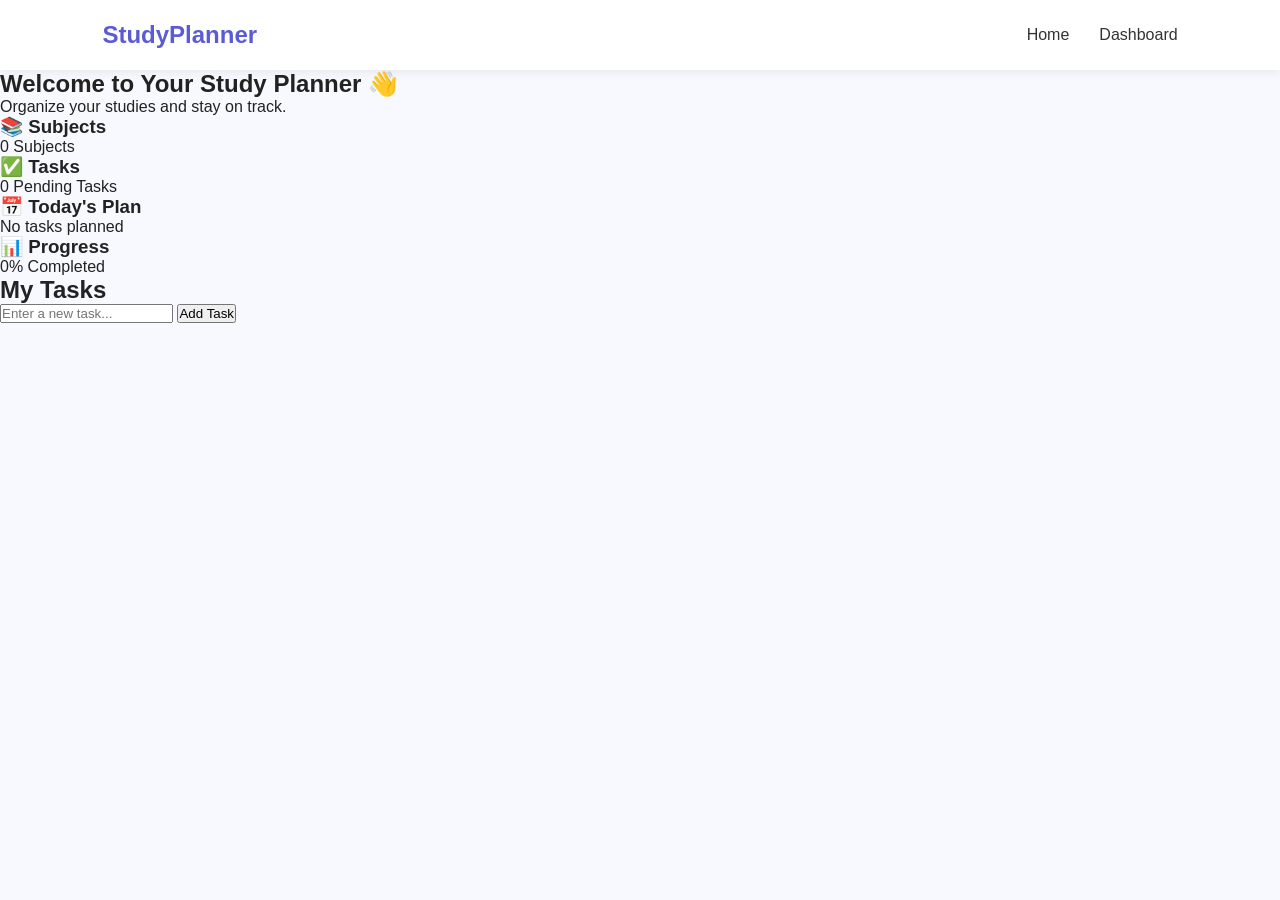
==== dashboard.html @ 7413e0f5 "Add initial dashboard HTML structure" ====
<!DOCTYPE html>
<html lang="en">

<head>
    <meta charset="UTF-8">
    <meta name="viewport" content="width=device-width, initial-scale=1.0">

    <title>Study Planner Dashboard</title>

    <link rel="stylesheet" href="style.css">
</head>

<body>

    <nav class="navbar">

        <div class="logo">
            StudyPlanner
        </div>

        <div class="nav-links">
            <a href="index.html">Home</a>
            <a href="dashboard.html">Dashboard</a>
        </div>

    </nav>


    <section class="dashboard">

        <h1>Welcome to Your Study Planner 👋</h1>

        <p class="dashboard-subtitle">
            Organize your studies and stay on track.
        </p>


        <div class="dashboard-cards">

            <div class="dashboard-card">
                <h3>📚 Subjects</h3>
                <p>0 Subjects</p>
            </div>

            <div class="dashboard-card">
                <h3>✅ Tasks</h3>
                <p>0 Pending Tasks</p>
            </div>

            <div class="dashboard-card">
                <h3>📅 Today's Plan</h3>
                <p>No tasks planned</p>
            </div>

            <div class="dashboard-card">
                <h3>📊 Progress</h3>
                <p>0% Completed</p>
            </div>

        </div>


        <div class="task-section">

            <h2>My Tasks</h2>

            <div class="task-input">

                <input
                    type="text"
                    id="taskInput"
                    placeholder="Enter a new task..."
                >

                <button onclick="addTask()">
                    Add Task
                </button>

            </div>

            <ul id="taskList"></ul>

        </div>

    </section>


    <script src="script.js"></script>

</body>

</html>
---- style.css ----
* {
    margin: 0;
    padding: 0;
    box-sizing: border-box;
}

html {
    scroll-behavior: smooth;
}

body {
    font-family: Arial, sans-serif;
    background: #f8f9ff;
    color: #222;
}


/* Navigation */

.navbar {
    height: 70px;
    display: flex;
    justify-content: space-between;
    align-items: center;
    padding: 0 8%;
    background: white;
    box-shadow: 0 2px 10px rgba(0, 0, 0, 0.08);
}

.logo {
    font-size: 24px;
    font-weight: bold;
    color: #5b5bd6;
}

.nav-links {
    display: flex;
    gap: 30px;
}

.nav-links a {
    text-decoration: none;
    color: #333;
    font-weight: 500;
}

.nav-links a:hover {
    color: #5b5bd6;
}


/* Hero */

.hero {
    min-height: 600px;
    display: flex;
    justify-content: center;
    align-items: center;
    text-align: center;
    padding: 60px 20px;
    background: linear-gradient(
        135deg,
        #eeeeff,
        #ffffff
    );
}

.hero-content {
    max-width: 750px;
}

.hero h1 {
    font-size: 60px;
    line-height: 1.1;
    margin-bottom: 25px;
    color: #272757;
}

.hero p {
    font-size: 20px;
    line-height: 1.7;
    color: #666;
    margin-bottom: 35px;
}

.btn {
    display: inline-block;
    padding: 14px 30px;
    background: #5b5bd6;
    color: white;
    text-decoration: none;
    border-radius: 8px;
    font-weight: bold;
}

.btn:hover {
    background: #4444b8;
}


/* Features */

.features {
    padding: 80px 8%;
    text-align: center;
    background: white;
}

.features h2 {
    font-size: 36px;
    margin-bottom: 15px;
}

.section-text {
    color: #666;
    margin-bottom: 50px;
}

.feature-container {
    display: grid;
    grid-template-columns: repeat(4, 1fr);
    gap: 25px;
}

.feature-card {
    padding: 30px 20px;
    border-radius: 12px;
    background: #f8f9ff;
    border: 1px solid #eeeeee;
    transition: 0.3s;
}

.feature-card:hover {
    transform: translateY(-8px);
    box-shadow: 0 10px 25px rgba(0, 0, 0, 0.08);
}

.icon {
    font-size: 40px;
    margin-bottom: 15px;
}

.feature-card h3 {
    margin-bottom: 12px;
}

.feature-card p {
    color: #666;
    line-height: 1.6;
}


/* About */

.about {
    padding: 80px 20%;
    text-align: center;
}

.about h2 {
    font-size: 35px;
    margin-bottom: 20px;
}

.about p {
    color: #666;
    line-height: 1.8;
    font-size: 18px;
}


/* Footer */

footer {
    padding: 25px;
    text-align: center;
    background: #272757;
    color: white;
}


/* Mobile */

@media (max-width: 800px) {

    .nav-links {
        gap: 12px;
    }

    .hero h1 {
        font-size: 42px;
    }

    .feature-container {
        grid-template-columns: 1fr 1fr;
    }
}


@media (max-width: 500px) {

    .navbar {
        padding: 0 5%;
    }

    .nav-links {
        display: none;
    }

    .feature-container {
        grid-template-columns: 1fr;
    }

    .about {
        padding: 60px 10%;
    }

}
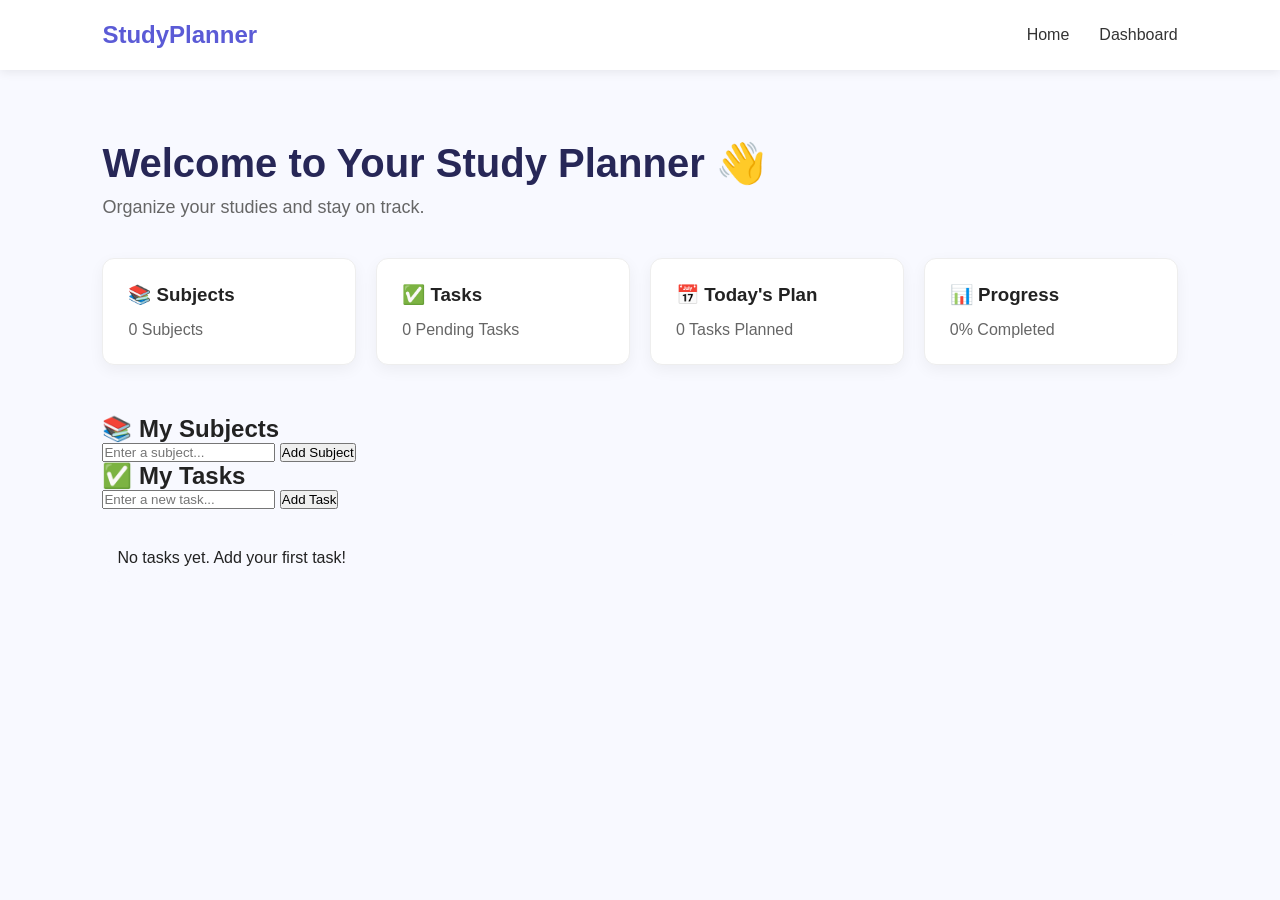
==== commit 042cce9f: "Refactor dashboard layout and improve structure" ====
--- a/dashboard.html
+++ b/dashboard.html
@@ -2,15 +2,25 @@
 <html lang="en">
 
 <head>
+
     <meta charset="UTF-8">
-    <meta name="viewport" content="width=device-width, initial-scale=1.0">
+
+    <meta
+        name="viewport"
+        content="width=device-width, initial-scale=1.0"
+    >
 
     <title>Study Planner Dashboard</title>
 
     <link rel="stylesheet" href="style.css">
+
 </head>
 
+
 <body>
+
+
+    <!-- Navigation -->
 
     <nav class="navbar">
 
@@ -19,52 +29,141 @@
         </div>
 
         <div class="nav-links">
-            <a href="index.html">Home</a>
-            <a href="dashboard.html">Dashboard</a>
+
+            <a href="index.html">
+                Home
+            </a>
+
+            <a href="dashboard.html">
+                Dashboard
+            </a>
+
         </div>
 
     </nav>
 
 
-    <section class="dashboard">
 
-        <h1>Welcome to Your Study Planner 👋</h1>
+    <!-- Dashboard -->
+
+    <main class="dashboard">
+
+
+        <h1>
+            Welcome to Your Study Planner 👋
+        </h1>
+
 
         <p class="dashboard-subtitle">
             Organize your studies and stay on track.
         </p>
 
 
+
+        <!-- Statistics -->
+
         <div class="dashboard-cards">
 
+
             <div class="dashboard-card">
-                <h3>📚 Subjects</h3>
-                <p>0 Subjects</p>
+
+                <h3>
+                    📚 Subjects
+                </h3>
+
+                <p id="subjectCount">
+                    0 Subjects
+                </p>
+
             </div>
 
+
+
             <div class="dashboard-card">
-                <h3>✅ Tasks</h3>
-                <p>0 Pending Tasks</p>
+
+                <h3>
+                    ✅ Tasks
+                </h3>
+
+                <p id="pendingCount">
+                    0 Pending Tasks
+                </p>
+
             </div>
 
+
+
             <div class="dashboard-card">
-                <h3>📅 Today's Plan</h3>
-                <p>No tasks planned</p>
+
+                <h3>
+                    📅 Today's Plan
+                </h3>
+
+                <p id="todayCount">
+                    0 Tasks Planned
+                </p>
+
             </div>
 
+
+
             <div class="dashboard-card">
-                <h3>📊 Progress</h3>
-                <p>0% Completed</p>
+
+                <h3>
+                    📊 Progress
+                </h3>
+
+                <p id="progressCount">
+                    0% Completed
+                </p>
+
             </div>
+
 
         </div>
 
 
-        <div class="task-section">
 
-            <h2>My Tasks</h2>
+        <!-- Subject Section -->
 
-            <div class="task-input">
+        <section class="planner-section">
+
+            <h2>
+                📚 My Subjects
+            </h2>
+
+
+            <div class="input-area">
+
+                <input
+                    type="text"
+                    id="subjectInput"
+                    placeholder="Enter a subject..."
+                >
+
+                <button onclick="addSubject()">
+                    Add Subject
+                </button>
+
+            </div>
+
+
+            <ul id="subjectList"></ul>
+
+        </section>
+
+
+
+        <!-- Task Section -->
+
+        <section class="planner-section">
+
+            <h2>
+                ✅ My Tasks
+            </h2>
+
+
+            <div class="input-area">
 
                 <input
                     type="text"
@@ -78,14 +177,21 @@
 
             </div>
 
+
             <ul id="taskList"></ul>
 
-        </div>
-
-    </section>
+        </section>
 
 
+
+    </main>
+
+
+
+    <!-- JavaScript -->
+
     <script src="script.js"></script>
+
 
 </body>
 
--- a/style.css
+++ b/style.css
@@ -195,7 +195,118 @@
         grid-template-columns: 1fr 1fr;
     }
 }
-
+/* Dashboard */
+
+.dashboard {
+    padding: 70px 8%;
+    min-height: 80vh;
+}
+
+.dashboard h1 {
+    font-size: 40px;
+    color: #272757;
+    margin-bottom: 10px;
+}
+
+.dashboard-subtitle {
+    color: #666;
+    font-size: 18px;
+    margin-bottom: 40px;
+}
+
+.dashboard-cards {
+    display: grid;
+    grid-template-columns: repeat(4, 1fr);
+    gap: 20px;
+    margin-bottom: 50px;
+}
+
+.dashboard-card {
+    background: white;
+    padding: 25px;
+    border-radius: 12px;
+    border: 1px solid #eeeeee;
+    box-shadow: 0 5px 15px rgba(0, 0, 0, 0.05);
+}
+
+.dashboard-card h3 {
+    margin-bottom: 15px;
+}
+
+.dashboard-card p {
+    color: #666;
+}
+
+
+/* Tasks */
+
+.task-section {
+    background: white;
+    padding: 30px;
+    border-radius: 12px;
+    border: 1px solid #eeeeee;
+}
+
+.task-section h2 {
+    margin-bottom: 20px;
+}
+
+.task-input {
+    display: flex;
+    gap: 10px;
+}
+
+.task-input input {
+    flex: 1;
+    padding: 14px;
+    border: 1px solid #ddd;
+    border-radius: 8px;
+    font-size: 16px;
+}
+
+.task-input button {
+    padding: 14px 25px;
+    background: #5b5bd6;
+    color: white;
+    border: none;
+    border-radius: 8px;
+    cursor: pointer;
+}
+
+#taskList {
+    list-style: none;
+    margin-top: 25px;
+}
+
+#taskList li {
+    padding: 15px;
+    margin-bottom: 10px;
+    background: #f8f9ff;
+    border-radius: 8px;
+}
+
+
+/* Dashboard mobile */
+
+@media (max-width: 800px) {
+
+    .dashboard-cards {
+        grid-template-columns: 1fr 1fr;
+    }
+
+}
+
+@media (max-width: 500px) {
+
+    .dashboard-cards {
+        grid-template-columns: 1fr;
+    }
+
+    .task-input {
+        flex-direction: column;
+    }
+
+}
 
 @media (max-width: 500px) {
 
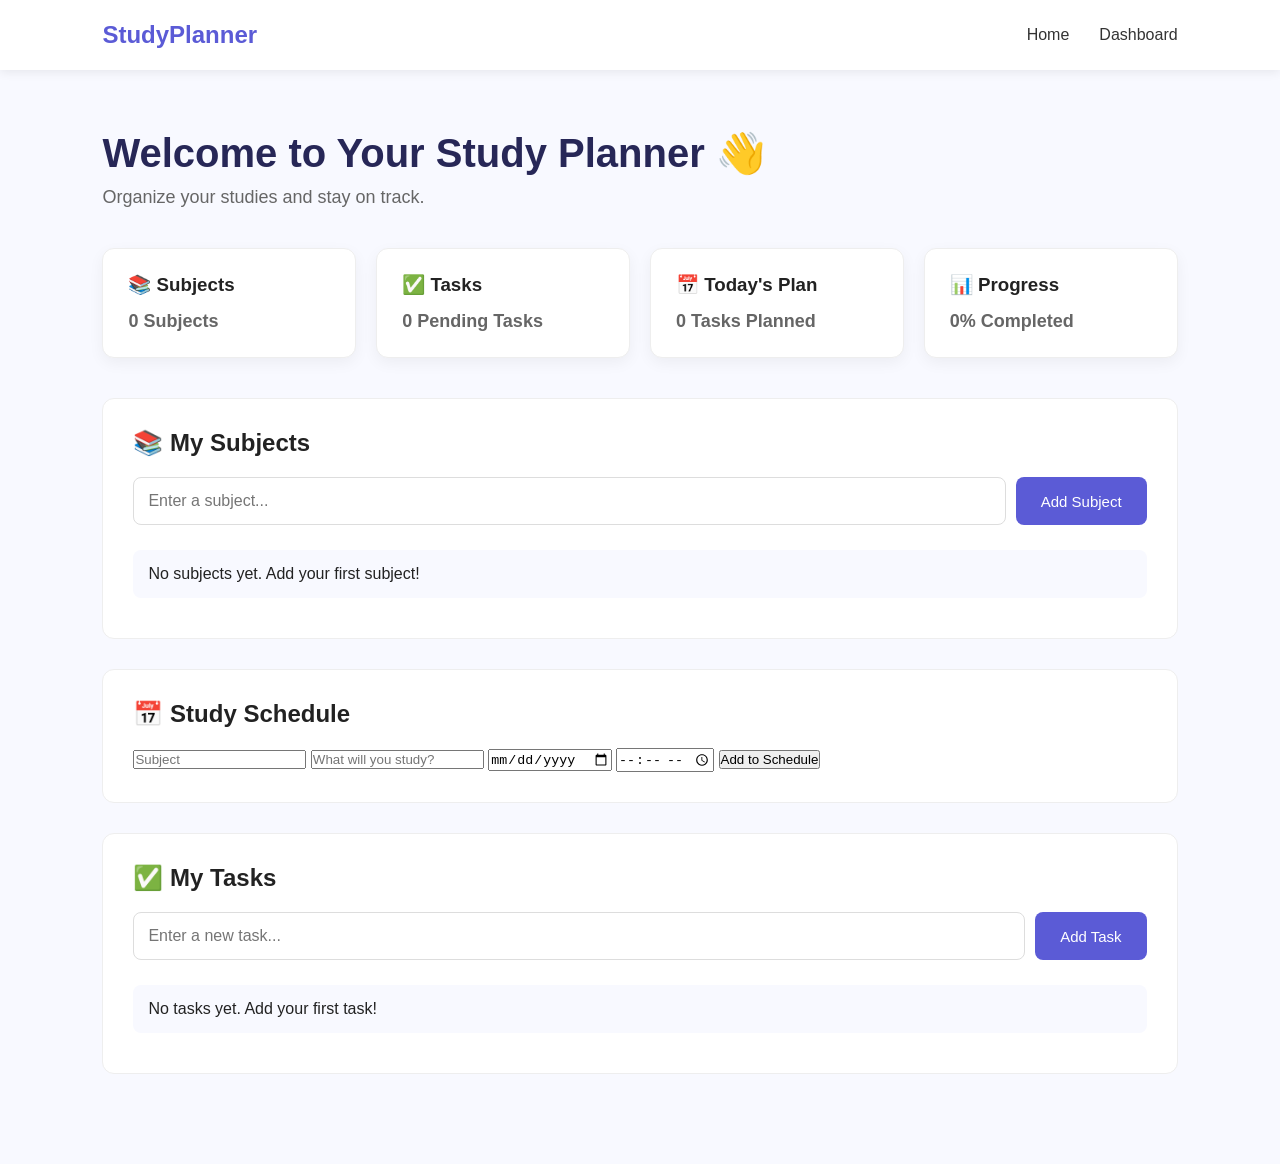
==== commit dde4fbe1: "Add study schedule section to dashboard" ====
--- a/dashboard.html
+++ b/dashboard.html
@@ -151,7 +151,45 @@
             <ul id="subjectList"></ul>
 
         </section>
-
+        <!-- Study Schedule -->
+
+<section class="planner-section">
+
+    <h2>📅 Study Schedule</h2>
+
+    <div class="schedule-form">
+
+        <input
+            type="text"
+            id="scheduleSubject"
+            placeholder="Subject"
+        >
+
+        <input
+            type="text"
+            id="scheduleTopic"
+            placeholder="What will you study?"
+        >
+
+        <input
+            type="date"
+            id="scheduleDate"
+        >
+
+        <input
+            type="time"
+            id="scheduleTime"
+        >
+
+        <button onclick="addSchedule()">
+            Add to Schedule
+        </button>
+
+    </div>
+
+    <div id="scheduleList"></div>
+
+</section>
 
 
         <!-- Task Section -->
--- a/style.css
+++ b/style.css
@@ -1,12 +1,18 @@
+/* ========================================
+   GENERAL
+======================================== */
+
 * {
     margin: 0;
     padding: 0;
     box-sizing: border-box;
 }
 
+
 html {
     scroll-behavior: smooth;
 }
+
 
 body {
     font-family: Arial, sans-serif;
@@ -15,17 +21,25 @@
 }
 
 
-/* Navigation */
+/* ========================================
+   NAVIGATION
+======================================== */
 
 .navbar {
     height: 70px;
+
     display: flex;
     justify-content: space-between;
     align-items: center;
+
     padding: 0 8%;
+
     background: white;
-    box-shadow: 0 2px 10px rgba(0, 0, 0, 0.08);
-}
+
+    box-shadow:
+        0 2px 10px rgba(0, 0, 0, 0.08);
+}
+
 
 .logo {
     font-size: 24px;
@@ -33,10 +47,12 @@
     color: #5b5bd6;
 }
 
+
 .nav-links {
     display: flex;
     gap: 30px;
 }
+
 
 .nav-links a {
     text-decoration: none;
@@ -44,286 +60,500 @@
     font-weight: 500;
 }
 
+
 .nav-links a:hover {
     color: #5b5bd6;
 }
 
 
-/* Hero */
+/* ========================================
+   HERO
+======================================== */
 
 .hero {
     min-height: 600px;
+
     display: flex;
     justify-content: center;
     align-items: center;
+
     text-align: center;
+
     padding: 60px 20px;
-    background: linear-gradient(
-        135deg,
-        #eeeeff,
-        #ffffff
-    );
-}
+
+    background:
+        linear-gradient(
+            135deg,
+            #eeeeff,
+            #ffffff
+        );
+}
+
 
 .hero-content {
     max-width: 750px;
 }
 
+
+.welcome-text {
+    color: #5b5bd6;
+
+    font-size: 14px;
+
+    font-weight: bold;
+
+    letter-spacing: 2px;
+
+    margin-bottom: 15px;
+}
+
+
 .hero h1 {
     font-size: 60px;
+
     line-height: 1.1;
+
     margin-bottom: 25px;
+
     color: #272757;
 }
+
 
 .hero p {
     font-size: 20px;
+
     line-height: 1.7;
+
     color: #666;
+
     margin-bottom: 35px;
 }
+
 
 .btn {
     display: inline-block;
+
     padding: 14px 30px;
+
     background: #5b5bd6;
+
     color: white;
+
     text-decoration: none;
+
     border-radius: 8px;
+
     font-weight: bold;
 }
+
 
 .btn:hover {
     background: #4444b8;
 }
 
 
-/* Features */
+/* ========================================
+   FEATURES
+======================================== */
 
 .features {
     padding: 80px 8%;
+
     text-align: center;
+
     background: white;
 }
+
 
 .features h2 {
     font-size: 36px;
+
     margin-bottom: 15px;
 }
+
 
 .section-text {
     color: #666;
+
     margin-bottom: 50px;
 }
+
 
 .feature-container {
     display: grid;
-    grid-template-columns: repeat(4, 1fr);
+
+    grid-template-columns:
+        repeat(4, 1fr);
+
     gap: 25px;
 }
+
 
 .feature-card {
     padding: 30px 20px;
+
     border-radius: 12px;
+
     background: #f8f9ff;
+
     border: 1px solid #eeeeee;
+
     transition: 0.3s;
 }
+
 
 .feature-card:hover {
     transform: translateY(-8px);
-    box-shadow: 0 10px 25px rgba(0, 0, 0, 0.08);
-}
+
+    box-shadow:
+        0 10px 25px
+        rgba(0, 0, 0, 0.08);
+}
+
 
 .icon {
     font-size: 40px;
+
     margin-bottom: 15px;
 }
+
 
 .feature-card h3 {
     margin-bottom: 12px;
 }
 
+
 .feature-card p {
     color: #666;
+
     line-height: 1.6;
 }
 
 
-/* About */
+/* ========================================
+   ABOUT
+======================================== */
 
 .about {
     padding: 80px 20%;
+
     text-align: center;
 }
+
 
 .about h2 {
     font-size: 35px;
+
     margin-bottom: 20px;
 }
+
 
 .about p {
     color: #666;
+
     line-height: 1.8;
+
     font-size: 18px;
 }
 
 
-/* Footer */
+/* ========================================
+   FOOTER
+======================================== */
 
 footer {
     padding: 25px;
+
     text-align: center;
+
     background: #272757;
+
     color: white;
 }
 
 
-/* Mobile */
-
-@media (max-width: 800px) {
-
-    .nav-links {
-        gap: 12px;
-    }
-
-    .hero h1 {
-        font-size: 42px;
-    }
-
-    .feature-container {
-        grid-template-columns: 1fr 1fr;
-    }
-}
-/* Dashboard */
+/* ========================================
+   DASHBOARD
+======================================== */
 
 .dashboard {
-    padding: 70px 8%;
+    padding: 60px 8%;
+
     min-height: 80vh;
 }
+
 
 .dashboard h1 {
     font-size: 40px;
+
     color: #272757;
+
     margin-bottom: 10px;
 }
+
 
 .dashboard-subtitle {
     color: #666;
+
     font-size: 18px;
+
     margin-bottom: 40px;
 }
+
+
+/* ========================================
+   DASHBOARD CARDS
+======================================== */
 
 .dashboard-cards {
     display: grid;
-    grid-template-columns: repeat(4, 1fr);
+
+    grid-template-columns:
+        repeat(4, 1fr);
+
     gap: 20px;
-    margin-bottom: 50px;
-}
+
+    margin-bottom: 40px;
+}
+
 
 .dashboard-card {
     background: white;
+
     padding: 25px;
+
     border-radius: 12px;
+
     border: 1px solid #eeeeee;
-    box-shadow: 0 5px 15px rgba(0, 0, 0, 0.05);
-}
+
+    box-shadow:
+        0 5px 15px
+        rgba(0, 0, 0, 0.05);
+}
+
 
 .dashboard-card h3 {
     margin-bottom: 15px;
 }
 
+
 .dashboard-card p {
     color: #666;
-}
-
-
-/* Tasks */
-
-.task-section {
+
+    font-size: 18px;
+
+    font-weight: bold;
+}
+
+
+/* ========================================
+   PLANNER SECTIONS
+======================================== */
+
+.planner-section {
     background: white;
+
     padding: 30px;
+
     border-radius: 12px;
+
     border: 1px solid #eeeeee;
-}
-
-.task-section h2 {
+
+    margin-bottom: 30px;
+}
+
+
+.planner-section h2 {
     margin-bottom: 20px;
 }
 
-.task-input {
+
+/* ========================================
+   INPUT AREA
+======================================== */
+
+.input-area {
     display: flex;
+
     gap: 10px;
 }
 
-.task-input input {
+
+.input-area input {
     flex: 1;
+
     padding: 14px;
+
     border: 1px solid #ddd;
+
     border-radius: 8px;
+
     font-size: 16px;
-}
-
-.task-input button {
+
+    outline: none;
+}
+
+
+.input-area input:focus {
+    border-color: #5b5bd6;
+}
+
+
+.input-area button {
     padding: 14px 25px;
+
     background: #5b5bd6;
+
     color: white;
+
     border: none;
+
     border-radius: 8px;
+
     cursor: pointer;
-}
-
-#taskList {
+
+    font-size: 15px;
+}
+
+
+.input-area button:hover {
+    background: #4444b8;
+}
+
+
+/* ========================================
+   LISTS
+======================================== */
+
+#taskList,
+#subjectList {
     list-style: none;
+
     margin-top: 25px;
 }
 
-#taskList li {
+
+#taskList li,
+#subjectList li {
+    display: flex;
+
+    justify-content: space-between;
+
+    align-items: center;
+
     padding: 15px;
+
     margin-bottom: 10px;
+
     background: #f8f9ff;
+
     border-radius: 8px;
 }
 
 
-/* Dashboard mobile */
+#taskList li span {
+    flex: 1;
+}
+
+
+/* ========================================
+   DELETE BUTTON
+======================================== */
+
+.delete-btn {
+    background: #e74c3c;
+
+    color: white;
+
+    border: none;
+
+    padding: 8px 12px;
+
+    border-radius: 6px;
+
+    cursor: pointer;
+}
+
+
+.delete-btn:hover {
+    background: #c0392b;
+}
+
+
+/* ========================================
+   MOBILE
+======================================== */
 
 @media (max-width: 800px) {
 
+    .feature-container {
+        grid-template-columns:
+            1fr 1fr;
+    }
+
+
     .dashboard-cards {
-        grid-template-columns: 1fr 1fr;
-    }
-
-}
+        grid-template-columns:
+            1fr 1fr;
+    }
+
+
+    .hero h1 {
+        font-size: 45px;
+    }
+
+}
+
 
 @media (max-width: 500px) {
+
+    .navbar {
+        padding: 0 5%;
+    }
+
+
+    .nav-links {
+        gap: 10px;
+    }
+
+
+    .nav-links a {
+        font-size: 13px;
+    }
+
+
+    .hero h1 {
+        font-size: 38px;
+    }
+
+
+    .hero p {
+        font-size: 17px;
+    }
+
+
+    .feature-container {
+        grid-template-columns: 1fr;
+    }
+
 
     .dashboard-cards {
         grid-template-columns: 1fr;
     }
 
-    .task-input {
+
+    .input-area {
         flex-direction: column;
     }
 
-}
-
-@media (max-width: 500px) {
-
-    .navbar {
-        padding: 0 5%;
-    }
-
-    .nav-links {
-        display: none;
-    }
-
-    .feature-container {
-        grid-template-columns: 1fr;
-    }
 
     .about {
         padding: 60px 10%;
     }
 
-}
+
+    .dashboard {
+        padding: 40px 5%;
+    }
+
+}
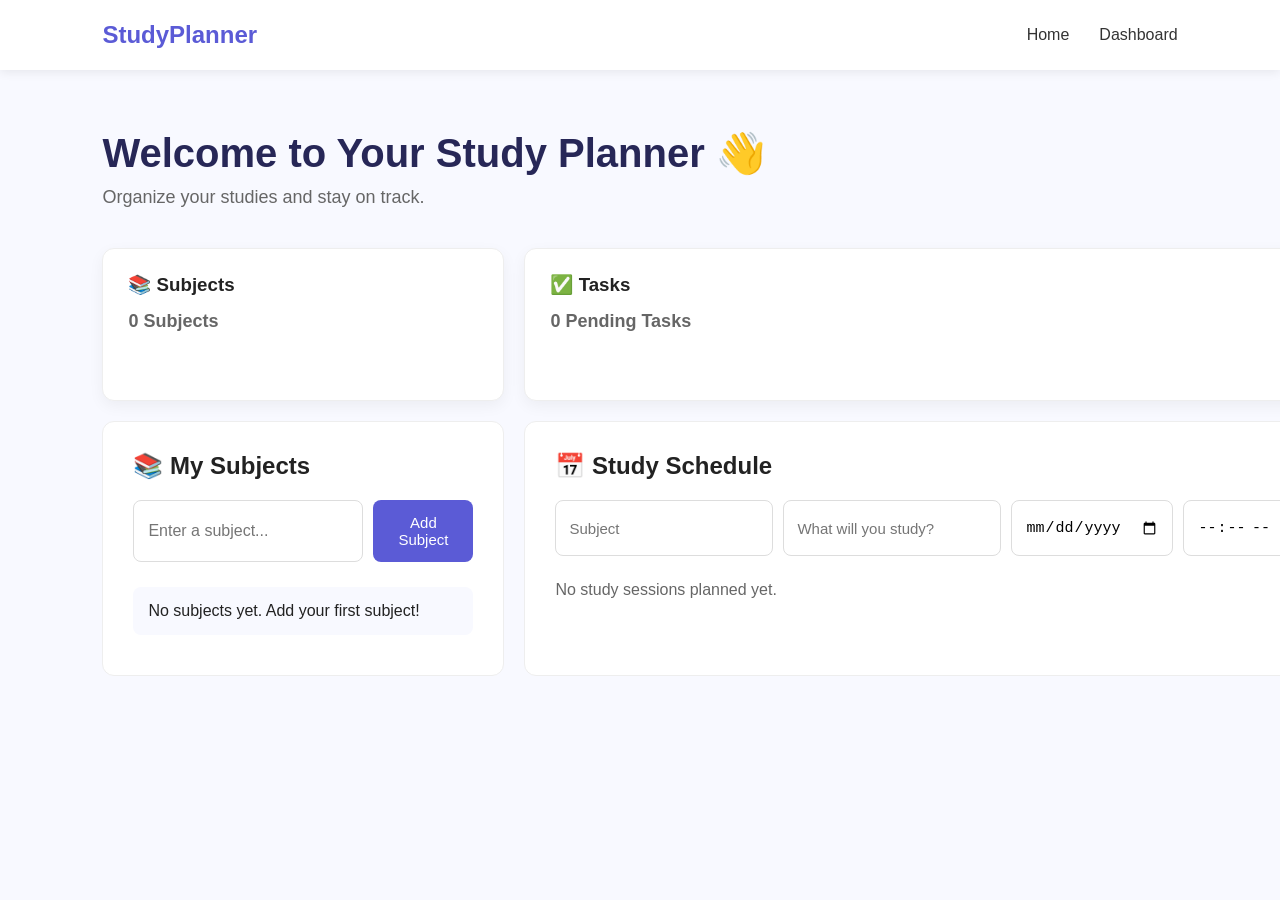
==== commit 5aff4219: "Refactor dashboard card structure and add progress bar" ====
--- a/dashboard.html
+++ b/dashboard.html
@@ -109,20 +109,24 @@
 
             <div class="dashboard-card">
 
-                <h3>
-                    📊 Progress
-                </h3>
-
-                <p id="progressCount">
-                    0% Completed
-                </p>
-
-            </div>
-
-
-        </div>
-
-
+    <h3>
+        📊 Progress
+    </h3>
+
+    <p id="progressCount">
+        0% Completed
+    </p>
+
+    <div class="progress-bar">
+
+        <div
+            id="progressFill"
+            class="progress-fill"
+        ></div>
+
+    </div>
+
+</div>
 
         <!-- Subject Section -->
 
--- a/style.css
+++ b/style.css
@@ -557,3 +557,103 @@
     }
 
 }
+/* ========================================
+   STUDY SCHEDULE
+======================================== */
+
+.schedule-form {
+    display: grid;
+
+    grid-template-columns:
+        1fr 1.5fr 1fr 1fr auto;
+
+    gap: 10px;
+
+    margin-bottom: 25px;
+}
+
+.schedule-form input {
+    padding: 13px;
+
+    border: 1px solid #ddd;
+
+    border-radius: 8px;
+
+    font-size: 15px;
+
+    outline: none;
+}
+
+.schedule-form input:focus {
+    border-color: #5b5bd6;
+}
+
+.schedule-form button {
+    padding: 13px 20px;
+
+    background: #5b5bd6;
+
+    color: white;
+
+    border: none;
+
+    border-radius: 8px;
+
+    cursor: pointer;
+}
+
+.schedule-form button:hover {
+    background: #4444b8;
+}
+
+.schedule-item {
+    display: flex;
+
+    justify-content: space-between;
+
+    align-items: center;
+
+    padding: 18px;
+
+    margin-bottom: 12px;
+
+    background: #f8f9ff;
+
+    border-radius: 10px;
+
+    border-left: 5px solid #5b5bd6;
+}
+
+.schedule-info h3 {
+    margin-bottom: 6px;
+}
+
+.schedule-info p {
+    color: #666;
+
+    margin: 4px 0;
+}
+
+@media (max-width: 900px) {
+
+    .schedule-form {
+        grid-template-columns: 1fr 1fr;
+    }
+
+}
+
+@media (max-width: 500px) {
+
+    .schedule-form {
+        grid-template-columns: 1fr;
+    }
+
+    .schedule-item {
+        flex-direction: column;
+
+        align-items: flex-start;
+
+        gap: 15px;
+    }
+
+}
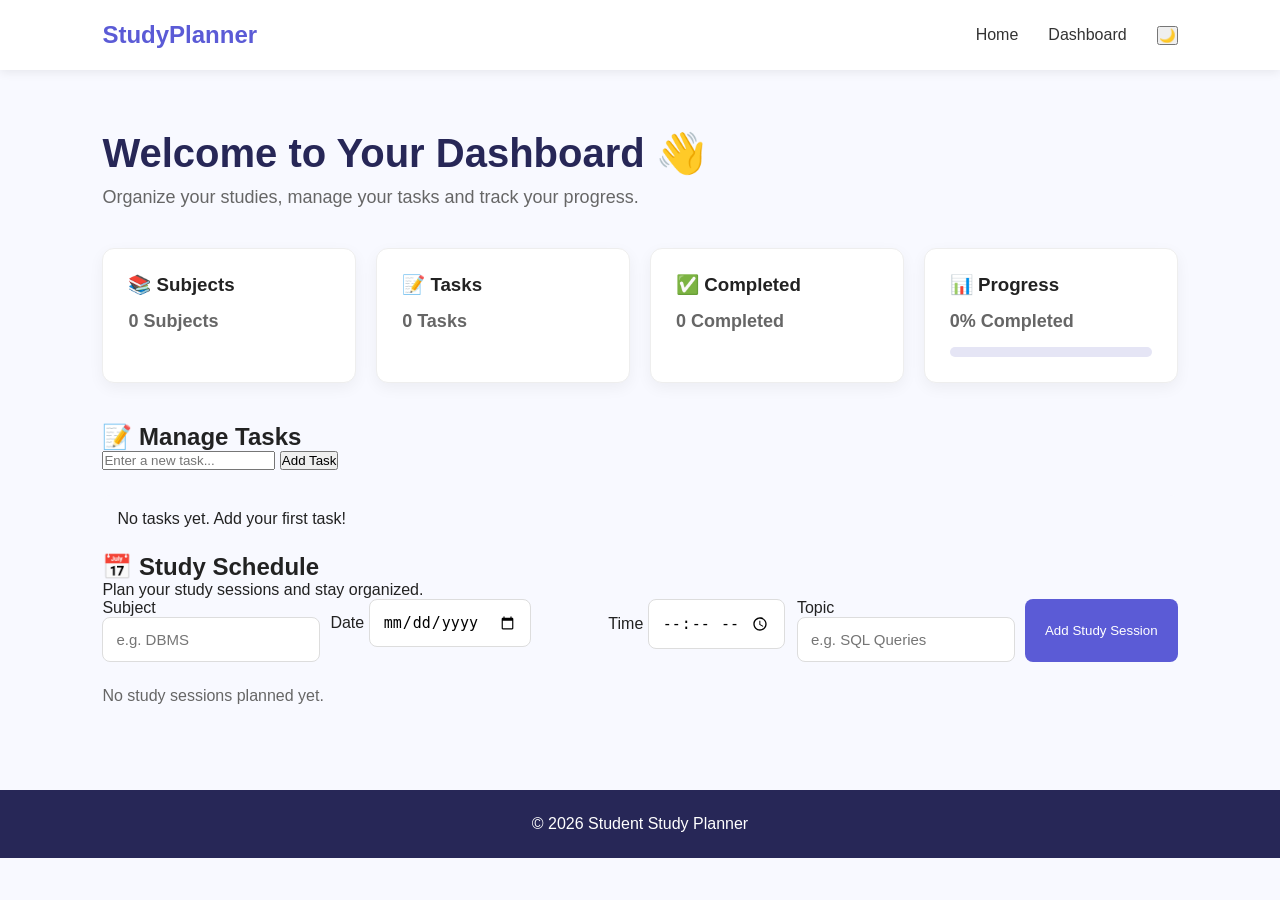
==== commit 032e7bf4: "Revise dashboard for Student Study Planner Updated the title and various text elements to reflect a " ====
--- a/dashboard.html
+++ b/dashboard.html
@@ -2,7 +2,6 @@
 <html lang="en">
 
 <head>
-
     <meta charset="UTF-8">
 
     <meta
@@ -10,17 +9,19 @@
         content="width=device-width, initial-scale=1.0"
     >
 
-    <title>Study Planner Dashboard</title>
-
-    <link rel="stylesheet" href="style.css">
-
+    <title>Student Study Planner</title>
+
+    <link
+        rel="stylesheet"
+        href="style.css"
+    >
 </head>
 
-
 <body>
 
-
-    <!-- Navigation -->
+    <!-- ================================
+         NAVIGATION
+    ================================= -->
 
     <nav class="navbar">
 
@@ -38,32 +39,40 @@
                 Dashboard
             </a>
 
+            <button
+                class="theme-btn"
+                onclick="toggleDarkMode()"
+                title="Toggle Dark Mode"
+            >
+                🌙
+            </button>
+
         </div>
 
     </nav>
 
 
-
-    <!-- Dashboard -->
+    <!-- ================================
+         DASHBOARD
+    ================================= -->
 
     <main class="dashboard">
 
-
         <h1>
-            Welcome to Your Study Planner 👋
+            Welcome to Your Dashboard 👋
         </h1>
 
-
         <p class="dashboard-subtitle">
-            Organize your studies and stay on track.
+            Organize your studies, manage your tasks
+            and track your progress.
         </p>
 
 
-
-        <!-- Statistics -->
+        <!-- ================================
+             STATISTICS
+        ================================= -->
 
         <div class="dashboard-cards">
-
 
             <div class="dashboard-card">
 
@@ -78,134 +87,67 @@
             </div>
 
 
-
-            <div class="dashboard-card">
-
-                <h3>
-                    ✅ Tasks
-                </h3>
-
-                <p id="pendingCount">
-                    0 Pending Tasks
-                </p>
-
-            </div>
-
-
-
-            <div class="dashboard-card">
-
-                <h3>
-                    📅 Today's Plan
-                </h3>
-
-                <p id="todayCount">
-                    0 Tasks Planned
-                </p>
-
-            </div>
-
-
-
-            <div class="dashboard-card">
-
-    <h3>
-        📊 Progress
-    </h3>
-
-    <p id="progressCount">
-        0% Completed
-    </p>
-
-    <div class="progress-bar">
-
-        <div
-            id="progressFill"
-            class="progress-fill"
-        ></div>
-
-    </div>
-
-</div>
-
-        <!-- Subject Section -->
-
-        <section class="planner-section">
+            <div class="dashboard-card">
+
+                <h3>
+                    📝 Tasks
+                </h3>
+
+                <p id="taskCount">
+                    0 Tasks
+                </p>
+
+            </div>
+
+
+            <div class="dashboard-card">
+
+                <h3>
+                    ✅ Completed
+                </h3>
+
+                <p id="completedCount">
+                    0 Completed
+                </p>
+
+            </div>
+
+
+            <div class="dashboard-card">
+
+                <h3>
+                    📊 Progress
+                </h3>
+
+                <p id="progressCount">
+                    0% Completed
+                </p>
+
+                <div class="progress-bar">
+
+                    <div
+                        id="progressFill"
+                        class="progress-fill"
+                    ></div>
+
+                </div>
+
+            </div>
+
+        </div>
+
+
+        <!-- ================================
+             TASK SECTION
+        ================================= -->
+
+        <section class="task-section">
 
             <h2>
-                📚 My Subjects
+                📝 Manage Tasks
             </h2>
 
-
-            <div class="input-area">
-
-                <input
-                    type="text"
-                    id="subjectInput"
-                    placeholder="Enter a subject..."
-                >
-
-                <button onclick="addSubject()">
-                    Add Subject
-                </button>
-
-            </div>
-
-
-            <ul id="subjectList"></ul>
-
-        </section>
-        <!-- Study Schedule -->
-
-<section class="planner-section">
-
-    <h2>📅 Study Schedule</h2>
-
-    <div class="schedule-form">
-
-        <input
-            type="text"
-            id="scheduleSubject"
-            placeholder="Subject"
-        >
-
-        <input
-            type="text"
-            id="scheduleTopic"
-            placeholder="What will you study?"
-        >
-
-        <input
-            type="date"
-            id="scheduleDate"
-        >
-
-        <input
-            type="time"
-            id="scheduleTime"
-        >
-
-        <button onclick="addSchedule()">
-            Add to Schedule
-        </button>
-
-    </div>
-
-    <div id="scheduleList"></div>
-
-</section>
-
-
-        <!-- Task Section -->
-
-        <section class="planner-section">
-
-            <h2>
-                ✅ My Tasks
-            </h2>
-
-
-            <div class="input-area">
+            <div class="task-input">
 
                 <input
                     type="text"
@@ -219,22 +161,126 @@
 
             </div>
 
-
             <ul id="taskList"></ul>
 
         </section>
 
 
+        <!-- ================================
+             STUDY SCHEDULE
+        ================================= -->
+
+        <section class="schedule-section">
+
+            <h2>
+                📅 Study Schedule
+            </h2>
+
+            <p class="section-description">
+                Plan your study sessions and stay
+                organized.
+            </p>
+
+
+            <!-- Schedule Form -->
+
+            <div class="schedule-form">
+
+                <div class="form-group">
+
+                    <label for="subjectInput">
+                        Subject
+                    </label>
+
+                    <input
+                        type="text"
+                        id="subjectInput"
+                        placeholder="e.g. DBMS"
+                    >
+
+                </div>
+
+
+                <div class="form-group">
+
+                    <label for="dateInput">
+                        Date
+                    </label>
+
+                    <input
+                        type="date"
+                        id="dateInput"
+                    >
+
+                </div>
+
+
+                <div class="form-group">
+
+                    <label for="timeInput">
+                        Time
+                    </label>
+
+                    <input
+                        type="time"
+                        id="timeInput"
+                    >
+
+                </div>
+
+
+                <div class="form-group">
+
+                    <label for="topicInput">
+                        Topic
+                    </label>
+
+                    <input
+                        type="text"
+                        id="topicInput"
+                        placeholder="e.g. SQL Queries"
+                    >
+
+                </div>
+
+
+                <button
+                    class="schedule-btn"
+                    onclick="addSchedule()"
+                >
+                    Add Study Session
+                </button>
+
+            </div>
+
+
+            <!-- Schedule List -->
+
+            <div
+                id="scheduleList"
+                class="schedule-list"
+            ></div>
+
+        </section>
 
     </main>
 
 
-
-    <!-- JavaScript -->
+    <!-- ================================
+         FOOTER
+    ================================= -->
+
+    <footer>
+
+        <p>
+            © 2026 Student Study Planner
+        </p>
+
+    </footer>
+
 
     <script src="script.js"></script>
 
-
 </body>
 
 </html>
--- a/style.css
+++ b/style.css
@@ -657,3 +657,31 @@
     }
 
 }
+/* ========================================
+   PROGRESS BAR
+======================================== */
+
+.progress-bar {
+    width: 100%;
+    height: 10px;
+
+    background: #e5e5f5;
+
+    border-radius: 10px;
+
+    margin-top: 15px;
+
+    overflow: hidden;
+}
+
+.progress-fill {
+    width: 0%;
+
+    height: 100%;
+
+    background: #5b5bd6;
+
+    border-radius: 10px;
+
+    transition: width 0.4s ease;
+}
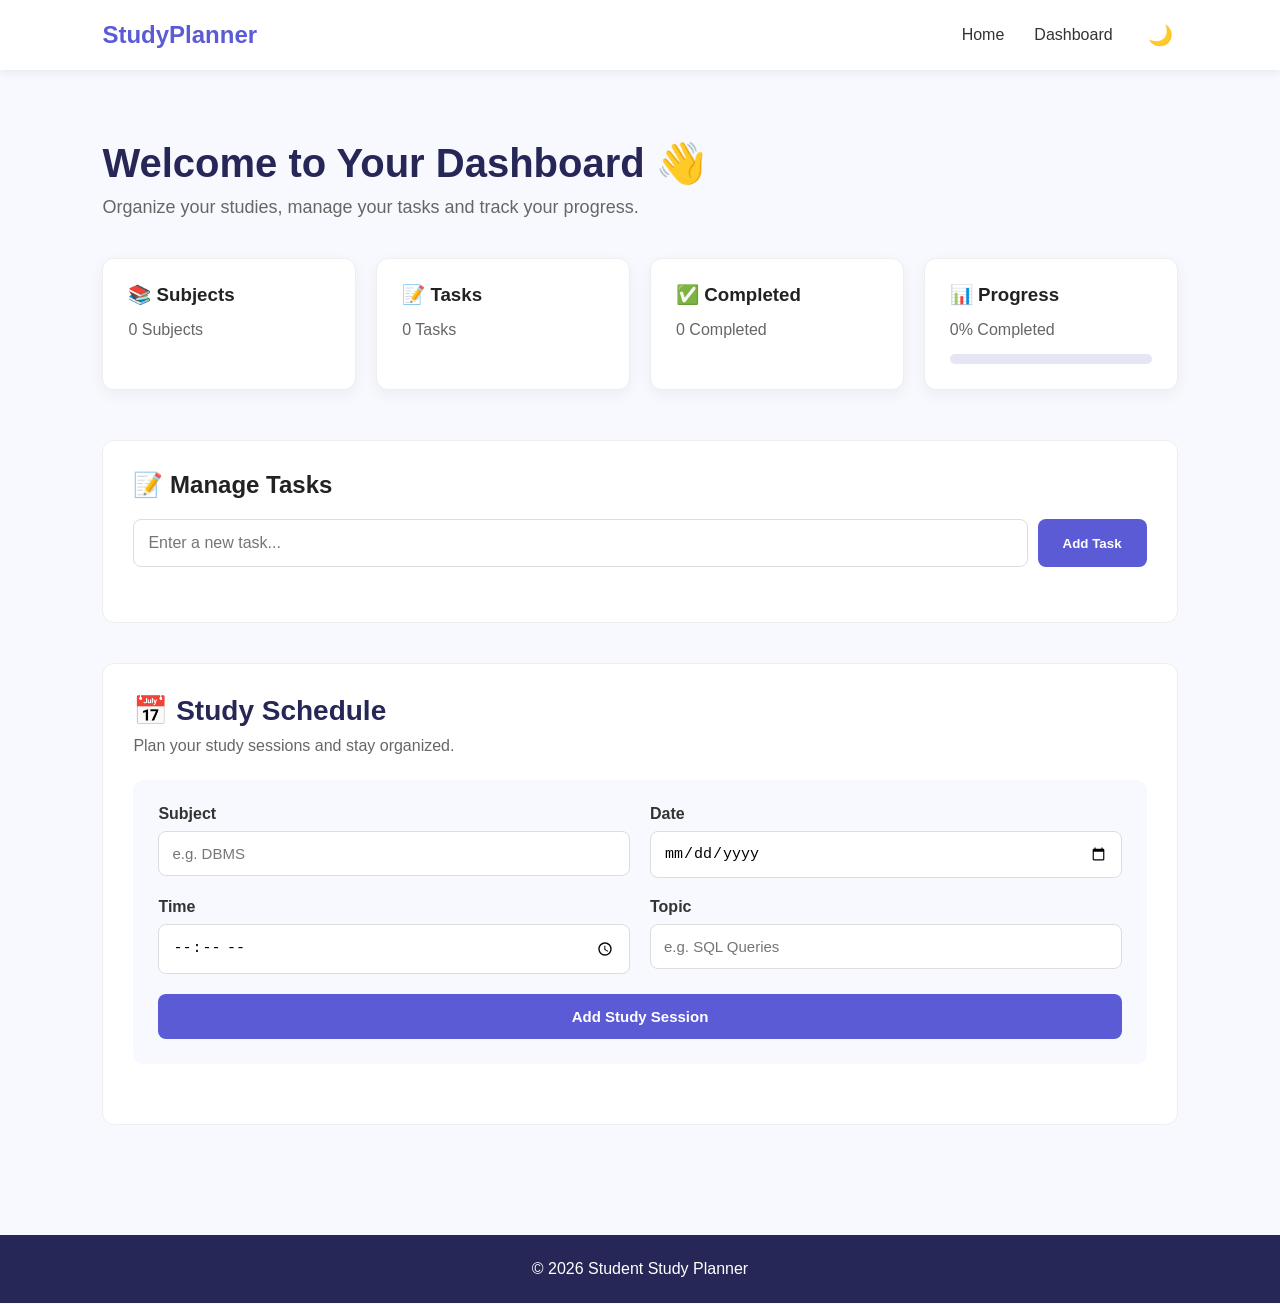
==== commit 1fc07b8a: "Improve structure of dashboard cards Refactored dashboard cards for better structure and readability" ====
--- a/dashboard.html
+++ b/dashboard.html
@@ -72,70 +72,40 @@
              STATISTICS
         ================================= -->
 
-        <div class="dashboard-cards">
-
-            <div class="dashboard-card">
-
-                <h3>
-                    📚 Subjects
-                </h3>
-
-                <p id="subjectCount">
-                    0 Subjects
-                </p>
-
-            </div>
-
-
-            <div class="dashboard-card">
-
-                <h3>
-                    📝 Tasks
-                </h3>
-
-                <p id="taskCount">
-                    0 Tasks
-                </p>
-
-            </div>
-
-
-            <div class="dashboard-card">
-
-                <h3>
-                    ✅ Completed
-                </h3>
-
-                <p id="completedCount">
-                    0 Completed
-                </p>
-
-            </div>
-
-
-            <div class="dashboard-card">
-
-                <h3>
-                    📊 Progress
-                </h3>
-
-                <p id="progressCount">
-                    0% Completed
-                </p>
-
-                <div class="progress-bar">
-
-                    <div
-                        id="progressFill"
-                        class="progress-fill"
-                    ></div>
-
-                </div>
-
-            </div>
-
+       <div class="dashboard-cards">
+
+    <!-- Subjects -->
+    <div class="dashboard-card">
+        <h3>📚 Subjects</h3>
+        <p id="subjectCount">0 Subjects</p>
+    </div>
+
+
+    <!-- Tasks -->
+    <div class="dashboard-card">
+        <h3>📝 Tasks</h3>
+        <p id="taskCount">0 Tasks</p>
+    </div>
+
+
+    <!-- Completed -->
+    <div class="dashboard-card">
+        <h3>✅ Completed</h3>
+        <p id="completedCount">0 Completed</p>
+    </div>
+
+
+    <!-- Progress -->
+    <div class="dashboard-card">
+        <h3>📊 Progress</h3>
+        <p id="progressCount">0% Completed</p>
+
+        <div class="progress-bar">
+            <div id="progressBar"></div>
         </div>
-
+    </div>
+
+</div>
 
         <!-- ================================
              TASK SECTION
--- a/style.css
+++ b/style.css
@@ -1,5 +1,5 @@
 /* ========================================
-   GENERAL
+   RESET
 ======================================== */
 
 * {
@@ -16,8 +16,14 @@
 
 body {
     font-family: Arial, sans-serif;
+
     background: #f8f9ff;
+
     color: #222;
+
+    transition:
+        background 0.3s ease,
+        color 0.3s ease;
 }
 
 
@@ -29,7 +35,9 @@
     height: 70px;
 
     display: flex;
+
     justify-content: space-between;
+
     align-items: center;
 
     padding: 0 8%;
@@ -37,26 +45,34 @@
     background: white;
 
     box-shadow:
-        0 2px 10px rgba(0, 0, 0, 0.08);
+        0 2px 10px
+        rgba(0, 0, 0, 0.08);
 }
 
 
 .logo {
     font-size: 24px;
+
     font-weight: bold;
+
     color: #5b5bd6;
 }
 
 
 .nav-links {
     display: flex;
+
+    align-items: center;
+
     gap: 30px;
 }
 
 
 .nav-links a {
     text-decoration: none;
+
     color: #333;
+
     font-weight: 500;
 }
 
@@ -67,253 +83,64 @@
 
 
 /* ========================================
-   HERO
-======================================== */
-
-.hero {
-    min-height: 600px;
-
-    display: flex;
-    justify-content: center;
-    align-items: center;
-
-    text-align: center;
-
-    padding: 60px 20px;
-
-    background:
-        linear-gradient(
-            135deg,
-            #eeeeff,
-            #ffffff
-        );
-}
-
-
-.hero-content {
-    max-width: 750px;
-}
-
-
-.welcome-text {
-    color: #5b5bd6;
-
-    font-size: 14px;
-
-    font-weight: bold;
-
-    letter-spacing: 2px;
-
-    margin-bottom: 15px;
-}
-
-
-.hero h1 {
-    font-size: 60px;
-
-    line-height: 1.1;
-
-    margin-bottom: 25px;
+   DARK MODE BUTTON
+======================================== */
+
+.theme-btn {
+    border: none;
+
+    background: transparent;
+
+    font-size: 20px;
+
+    cursor: pointer;
+
+    padding: 5px;
+}
+
+
+/* ========================================
+   DASHBOARD
+======================================== */
+
+.dashboard {
+    padding: 70px 8%;
+
+    min-height: 80vh;
+}
+
+
+.dashboard h1 {
+    font-size: 40px;
 
     color: #272757;
-}
-
-
-.hero p {
-    font-size: 20px;
-
-    line-height: 1.7;
-
+
+    margin-bottom: 10px;
+}
+
+
+.dashboard-subtitle {
     color: #666;
 
-    margin-bottom: 35px;
-}
-
-
-.btn {
-    display: inline-block;
-
-    padding: 14px 30px;
-
-    background: #5b5bd6;
-
-    color: white;
-
-    text-decoration: none;
-
-    border-radius: 8px;
-
-    font-weight: bold;
-}
-
-
-.btn:hover {
-    background: #4444b8;
-}
-
-
-/* ========================================
-   FEATURES
-======================================== */
-
-.features {
-    padding: 80px 8%;
-
-    text-align: center;
-
-    background: white;
-}
-
-
-.features h2 {
-    font-size: 36px;
-
-    margin-bottom: 15px;
-}
-
-
-.section-text {
-    color: #666;
-
-    margin-bottom: 50px;
-}
-
-
-.feature-container {
+    font-size: 18px;
+
+    margin-bottom: 40px;
+}
+
+
+/* ========================================
+   DASHBOARD CARDS
+======================================== */
+
+.dashboard-cards {
     display: grid;
 
     grid-template-columns:
         repeat(4, 1fr);
 
-    gap: 25px;
-}
-
-
-.feature-card {
-    padding: 30px 20px;
-
-    border-radius: 12px;
-
-    background: #f8f9ff;
-
-    border: 1px solid #eeeeee;
-
-    transition: 0.3s;
-}
-
-
-.feature-card:hover {
-    transform: translateY(-8px);
-
-    box-shadow:
-        0 10px 25px
-        rgba(0, 0, 0, 0.08);
-}
-
-
-.icon {
-    font-size: 40px;
-
-    margin-bottom: 15px;
-}
-
-
-.feature-card h3 {
-    margin-bottom: 12px;
-}
-
-
-.feature-card p {
-    color: #666;
-
-    line-height: 1.6;
-}
-
-
-/* ========================================
-   ABOUT
-======================================== */
-
-.about {
-    padding: 80px 20%;
-
-    text-align: center;
-}
-
-
-.about h2 {
-    font-size: 35px;
-
-    margin-bottom: 20px;
-}
-
-
-.about p {
-    color: #666;
-
-    line-height: 1.8;
-
-    font-size: 18px;
-}
-
-
-/* ========================================
-   FOOTER
-======================================== */
-
-footer {
-    padding: 25px;
-
-    text-align: center;
-
-    background: #272757;
-
-    color: white;
-}
-
-
-/* ========================================
-   DASHBOARD
-======================================== */
-
-.dashboard {
-    padding: 60px 8%;
-
-    min-height: 80vh;
-}
-
-
-.dashboard h1 {
-    font-size: 40px;
-
-    color: #272757;
-
-    margin-bottom: 10px;
-}
-
-
-.dashboard-subtitle {
-    color: #666;
-
-    font-size: 18px;
-
-    margin-bottom: 40px;
-}
-
-
-/* ========================================
-   DASHBOARD CARDS
-======================================== */
-
-.dashboard-cards {
-    display: grid;
-
-    grid-template-columns:
-        repeat(4, 1fr);
-
     gap: 20px;
 
-    margin-bottom: 40px;
+    margin-bottom: 50px;
 }
 
 
@@ -329,6 +156,13 @@
     box-shadow:
         0 5px 15px
         rgba(0, 0, 0, 0.05);
+
+    transition: 0.3s;
+}
+
+
+.dashboard-card:hover {
+    transform: translateY(-5px);
 }
 
 
@@ -339,18 +173,179 @@
 
 .dashboard-card p {
     color: #666;
-
-    font-size: 18px;
+}
+
+
+/* ========================================
+   PROGRESS BAR
+======================================== */
+
+.progress-bar {
+    width: 100%;
+
+    height: 10px;
+
+    background: #e5e5f5;
+
+    border-radius: 10px;
+
+    margin-top: 15px;
+
+    overflow: hidden;
+}
+
+
+.progress-fill {
+    width: 0%;
+
+    height: 100%;
+
+    background: #5b5bd6;
+
+    border-radius: 10px;
+
+    transition:
+        width 0.4s ease;
+}
+
+
+/* ========================================
+   TASK SECTION
+======================================== */
+
+.task-section {
+    background: white;
+
+    padding: 30px;
+
+    border-radius: 12px;
+
+    border: 1px solid #eeeeee;
+
+    margin-bottom: 40px;
+}
+
+
+.task-section h2 {
+    margin-bottom: 20px;
+}
+
+
+.task-input {
+    display: flex;
+
+    gap: 10px;
+}
+
+
+.task-input input {
+    flex: 1;
+
+    padding: 14px;
+
+    border: 1px solid #ddd;
+
+    border-radius: 8px;
+
+    font-size: 16px;
+}
+
+
+.task-input button {
+    padding: 14px 25px;
+
+    background: #5b5bd6;
+
+    color: white;
+
+    border: none;
+
+    border-radius: 8px;
+
+    cursor: pointer;
 
     font-weight: bold;
 }
 
 
-/* ========================================
-   PLANNER SECTIONS
-======================================== */
-
-.planner-section {
+.task-input button:hover {
+    background: #4444b8;
+}
+
+
+#taskList {
+    list-style: none;
+
+    margin-top: 25px;
+}
+
+
+#taskList li {
+    display: flex;
+
+    align-items: center;
+
+    justify-content: space-between;
+
+    gap: 10px;
+
+    padding: 15px;
+
+    margin-bottom: 10px;
+
+    background: #f8f9ff;
+
+    border-radius: 8px;
+}
+
+
+/* ========================================
+   TASK BUTTONS
+======================================== */
+
+.task-content {
+    display: flex;
+
+    align-items: center;
+
+    gap: 10px;
+
+    flex: 1;
+}
+
+
+.task-content span {
+    cursor: pointer;
+}
+
+
+.task-completed {
+    text-decoration: line-through;
+
+    color: #888;
+}
+
+
+.delete-btn {
+    border: none;
+
+    background: #ffeded;
+
+    color: #d33;
+
+    padding: 7px 10px;
+
+    border-radius: 6px;
+
+    cursor: pointer;
+}
+
+
+/* ========================================
+   STUDY SCHEDULE
+======================================== */
+
+.schedule-section {
     background: white;
 
     padding: 30px;
@@ -359,124 +354,324 @@
 
     border: 1px solid #eeeeee;
 
+    margin-bottom: 40px;
+}
+
+
+.schedule-section h2 {
+    font-size: 28px;
+
+    color: #272757;
+
+    margin-bottom: 10px;
+}
+
+
+.section-description {
+    color: #666;
+
+    margin-bottom: 25px;
+}
+
+
+/* ========================================
+   SCHEDULE FORM
+======================================== */
+
+.schedule-form {
+    display: grid;
+
+    grid-template-columns:
+        repeat(2, 1fr);
+
+    gap: 20px;
+
+    padding: 25px;
+
+    background: #f8f9ff;
+
+    border-radius: 10px;
+
     margin-bottom: 30px;
 }
 
 
-.planner-section h2 {
-    margin-bottom: 20px;
-}
-
-
-/* ========================================
-   INPUT AREA
-======================================== */
-
-.input-area {
+.form-group {
     display: flex;
 
-    gap: 10px;
-}
-
-
-.input-area input {
-    flex: 1;
+    flex-direction: column;
+
+    gap: 8px;
+}
+
+
+.form-group label {
+    font-weight: bold;
+
+    color: #333;
+}
+
+
+.form-group input {
+    padding: 13px;
+
+    border: 1px solid #ddd;
+
+    border-radius: 8px;
+
+    font-size: 15px;
+
+    outline: none;
+}
+
+
+.form-group input:focus {
+    border-color: #5b5bd6;
+}
+
+
+.schedule-btn {
+    grid-column: 1 / -1;
 
     padding: 14px;
 
-    border: 1px solid #ddd;
+    background: #5b5bd6;
+
+    color: white;
+
+    border: none;
 
     border-radius: 8px;
 
-    font-size: 16px;
-
-    outline: none;
-}
-
-
-.input-area input:focus {
-    border-color: #5b5bd6;
-}
-
-
-.input-area button {
-    padding: 14px 25px;
-
-    background: #5b5bd6;
-
-    color: white;
-
+    cursor: pointer;
+
+    font-weight: bold;
+
+    font-size: 15px;
+}
+
+
+.schedule-btn:hover {
+    background: #4444b8;
+}
+
+
+/* ========================================
+   SCHEDULE LIST
+======================================== */
+
+.schedule-list {
+    display: flex;
+
+    flex-direction: column;
+
+    gap: 15px;
+}
+
+
+.schedule-item {
+    display: flex;
+
+    justify-content: space-between;
+
+    align-items: center;
+
+    gap: 20px;
+
+    padding: 20px;
+
+    background: #f8f9ff;
+
+    border-left: 5px solid #5b5bd6;
+
+    border-radius: 8px;
+}
+
+
+.schedule-info h3 {
+    margin-bottom: 8px;
+
+    color: #272757;
+}
+
+
+.schedule-info p {
+    color: #666;
+
+    margin-bottom: 5px;
+}
+
+
+.schedule-date {
+    font-weight: bold;
+
+    color: #5b5bd6 !important;
+}
+
+
+.schedule-delete {
     border: none;
 
-    border-radius: 8px;
+    background: #ffeded;
+
+    color: #d33;
+
+    padding: 8px 12px;
+
+    border-radius: 6px;
 
     cursor: pointer;
-
-    font-size: 15px;
-}
-
-
-.input-area button:hover {
-    background: #4444b8;
-}
-
-
-/* ========================================
-   LISTS
-======================================== */
-
-#taskList,
-#subjectList {
-    list-style: none;
-
-    margin-top: 25px;
-}
-
-
-#taskList li,
-#subjectList li {
-    display: flex;
-
-    justify-content: space-between;
-
-    align-items: center;
-
-    padding: 15px;
-
-    margin-bottom: 10px;
-
-    background: #f8f9ff;
-
-    border-radius: 8px;
-}
-
-
-#taskList li span {
-    flex: 1;
-}
-
-
-/* ========================================
-   DELETE BUTTON
-======================================== */
-
-.delete-btn {
-    background: #e74c3c;
-
-    color: white;
-
-    border: none;
-
-    padding: 8px 12px;
-
-    border-radius: 6px;
-
-    cursor: pointer;
-}
-
-
-.delete-btn:hover {
-    background: #c0392b;
+}
+
+
+.empty-message {
+    text-align: center;
+
+    color: #888;
+
+    padding: 25px;
+}
+
+
+/* ========================================
+   FOOTER
+======================================== */
+
+footer {
+    padding: 25px;
+
+    text-align: center;
+
+    background: #272757;
+
+    color: white;
+}
+
+
+/* ========================================
+   DARK MODE
+======================================== */
+
+body.dark-mode {
+    background: #171724;
+
+    color: #eeeeee;
+}
+
+
+body.dark-mode .navbar {
+    background: #222235;
+}
+
+
+body.dark-mode .nav-links a {
+    color: #eeeeee;
+}
+
+
+body.dark-mode .dashboard h1 {
+    color: white;
+}
+
+
+body.dark-mode .dashboard-subtitle {
+    color: #bbbbbb;
+}
+
+
+body.dark-mode .dashboard-card {
+    background: #222235;
+
+    border-color: #33334a;
+}
+
+
+body.dark-mode .dashboard-card h3 {
+    color: white;
+}
+
+
+body.dark-mode .dashboard-card p {
+    color: #bbbbbb;
+}
+
+
+body.dark-mode .task-section {
+    background: #222235;
+
+    border-color: #33334a;
+}
+
+
+body.dark-mode .task-section h2 {
+    color: white;
+}
+
+
+body.dark-mode .task-input input {
+    background: #303044;
+
+    color: white;
+
+    border-color: #44445a;
+}
+
+
+body.dark-mode #taskList li {
+    background: #303044;
+
+    color: white;
+}
+
+
+body.dark-mode .schedule-section {
+    background: #222235;
+
+    border-color: #33334a;
+}
+
+
+body.dark-mode .schedule-section h2 {
+    color: white;
+}
+
+
+body.dark-mode .section-description {
+    color: #bbbbbb;
+}
+
+
+body.dark-mode .schedule-form {
+    background: #303044;
+}
+
+
+body.dark-mode .form-group label {
+    color: white;
+}
+
+
+body.dark-mode .form-group input {
+    background: #222235;
+
+    color: white;
+
+    border-color: #44445a;
+}
+
+
+body.dark-mode .schedule-item {
+    background: #303044;
+}
+
+
+body.dark-mode .schedule-info h3 {
+    color: white;
+}
+
+
+body.dark-mode .schedule-info p {
+    color: #bbbbbb;
 }
 
 
@@ -484,28 +679,17 @@
    MOBILE
 ======================================== */
 
-@media (max-width: 800px) {
-
-    .feature-container {
-        grid-template-columns:
-            1fr 1fr;
-    }
-
+@media (max-width: 900px) {
 
     .dashboard-cards {
         grid-template-columns:
-            1fr 1fr;
-    }
-
-
-    .hero h1 {
-        font-size: 45px;
-    }
-
-}
-
-
-@media (max-width: 500px) {
+            repeat(2, 1fr);
+    }
+
+}
+
+
+@media (max-width: 700px) {
 
     .navbar {
         padding: 0 5%;
@@ -513,175 +697,53 @@
 
 
     .nav-links {
-        gap: 10px;
-    }
-
-
-    .nav-links a {
-        font-size: 13px;
-    }
-
-
-    .hero h1 {
-        font-size: 38px;
-    }
-
-
-    .hero p {
-        font-size: 17px;
-    }
-
-
-    .feature-container {
+        gap: 12px;
+    }
+
+
+    .dashboard {
+        padding: 50px 5%;
+    }
+
+
+    .dashboard h1 {
+        font-size: 32px;
+    }
+
+
+    .schedule-form {
         grid-template-columns: 1fr;
     }
 
+
+    .schedule-btn {
+        grid-column: auto;
+    }
+
+
+    .schedule-item {
+        flex-direction: column;
+
+        align-items: flex-start;
+    }
+
+}
+
+
+@media (max-width: 500px) {
 
     .dashboard-cards {
         grid-template-columns: 1fr;
     }
 
 
-    .input-area {
+    .task-input {
         flex-direction: column;
     }
 
 
-    .about {
-        padding: 60px 10%;
-    }
-
-
-    .dashboard {
-        padding: 40px 5%;
-    }
-
-}
-/* ========================================
-   STUDY SCHEDULE
-======================================== */
-
-.schedule-form {
-    display: grid;
-
-    grid-template-columns:
-        1fr 1.5fr 1fr 1fr auto;
-
-    gap: 10px;
-
-    margin-bottom: 25px;
-}
-
-.schedule-form input {
-    padding: 13px;
-
-    border: 1px solid #ddd;
-
-    border-radius: 8px;
-
-    font-size: 15px;
-
-    outline: none;
-}
-
-.schedule-form input:focus {
-    border-color: #5b5bd6;
-}
-
-.schedule-form button {
-    padding: 13px 20px;
-
-    background: #5b5bd6;
-
-    color: white;
-
-    border: none;
-
-    border-radius: 8px;
-
-    cursor: pointer;
-}
-
-.schedule-form button:hover {
-    background: #4444b8;
-}
-
-.schedule-item {
-    display: flex;
-
-    justify-content: space-between;
-
-    align-items: center;
-
-    padding: 18px;
-
-    margin-bottom: 12px;
-
-    background: #f8f9ff;
-
-    border-radius: 10px;
-
-    border-left: 5px solid #5b5bd6;
-}
-
-.schedule-info h3 {
-    margin-bottom: 6px;
-}
-
-.schedule-info p {
-    color: #666;
-
-    margin: 4px 0;
-}
-
-@media (max-width: 900px) {
-
-    .schedule-form {
-        grid-template-columns: 1fr 1fr;
-    }
-
-}
-
-@media (max-width: 500px) {
-
-    .schedule-form {
-        grid-template-columns: 1fr;
-    }
-
-    .schedule-item {
-        flex-direction: column;
-
-        align-items: flex-start;
-
-        gap: 15px;
-    }
-
-}
-/* ========================================
-   PROGRESS BAR
-======================================== */
-
-.progress-bar {
-    width: 100%;
-    height: 10px;
-
-    background: #e5e5f5;
-
-    border-radius: 10px;
-
-    margin-top: 15px;
-
-    overflow: hidden;
-}
-
-.progress-fill {
-    width: 0%;
-
-    height: 100%;
-
-    background: #5b5bd6;
-
-    border-radius: 10px;
-
-    transition: width 0.4s ease;
-}
+    .nav-links a {
+        display: none;
+    }
+
+}
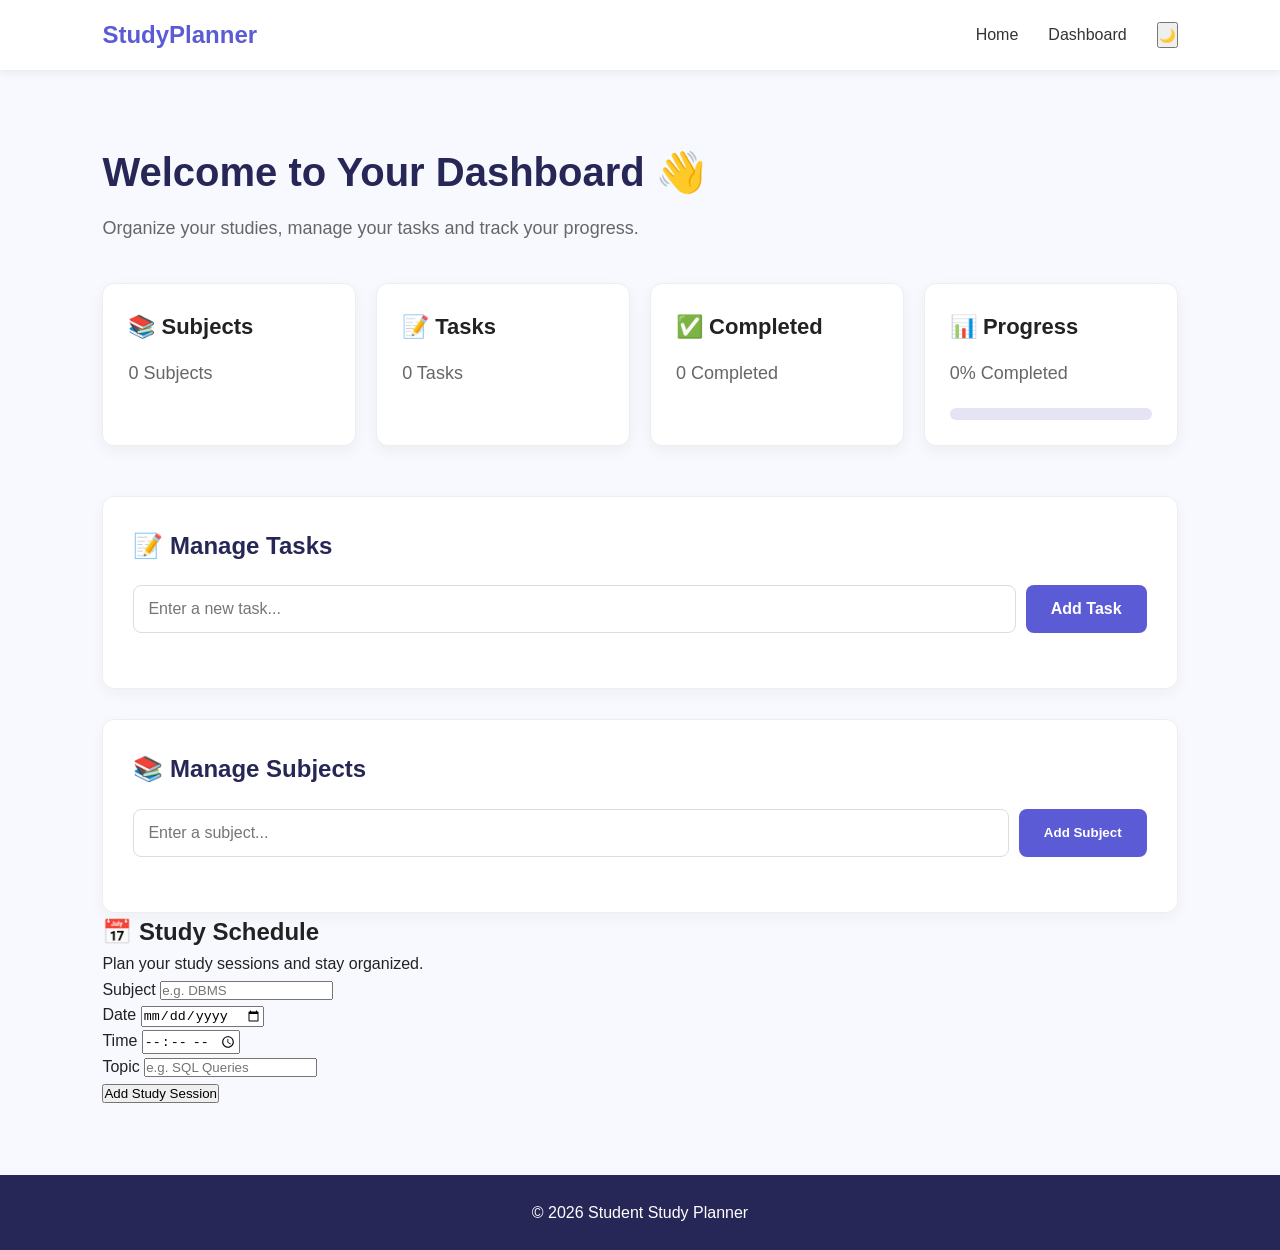
==== commit f8056da1: "Add subject management section to dashboard Added a section for managing subjects with input and but" ====
--- a/dashboard.html
+++ b/dashboard.html
@@ -134,7 +134,25 @@
             <ul id="taskList"></ul>
 
         </section>
-
+        <section class="subject-section">
+
+    <h2>📚 Manage Subjects</h2>
+
+    <div class="subject-input">
+        <input
+            type="text"
+            id="subjectInput"
+            placeholder="Enter a subject..."
+        >
+
+        <button onclick="addSubject()">
+            Add Subject
+        </button>
+    </div>
+
+    <ul id="subjectList"></ul>
+
+</section>
 
         <!-- ================================
              STUDY SCHEDULE
--- a/style.css
+++ b/style.css
@@ -1,6 +1,12 @@
-/* ========================================
-   RESET
-======================================== */
+/* =====================================================
+   STUDENT STUDY PLANNER
+   COMPLETE CSS
+===================================================== */
+
+
+/* =====================================================
+   GLOBAL STYLES
+===================================================== */
 
 * {
     margin: 0;
@@ -8,100 +14,253 @@
     box-sizing: border-box;
 }
 
-
 html {
     scroll-behavior: smooth;
 }
 
-
 body {
     font-family: Arial, sans-serif;
-
     background: #f8f9ff;
-
     color: #222;
-
-    transition:
-        background 0.3s ease,
-        color 0.3s ease;
-}
-
-
-/* ========================================
-   NAVIGATION
-======================================== */
+    line-height: 1.6;
+}
+
+
+/* =====================================================
+   NAVIGATION BAR
+===================================================== */
 
 .navbar {
     height: 70px;
-
     display: flex;
-
     justify-content: space-between;
-
     align-items: center;
-
     padding: 0 8%;
-
     background: white;
-
-    box-shadow:
-        0 2px 10px
-        rgba(0, 0, 0, 0.08);
-}
-
+    box-shadow: 0 2px 10px rgba(0, 0, 0, 0.08);
+
+    position: sticky;
+    top: 0;
+    z-index: 1000;
+}
 
 .logo {
     font-size: 24px;
-
     font-weight: bold;
-
     color: #5b5bd6;
 }
-
 
 .nav-links {
     display: flex;
-
-    align-items: center;
-
     gap: 30px;
 }
-
 
 .nav-links a {
     text-decoration: none;
-
     color: #333;
-
     font-weight: 500;
-}
-
+    transition: 0.3s;
+}
 
 .nav-links a:hover {
     color: #5b5bd6;
 }
 
 
-/* ========================================
-   DARK MODE BUTTON
-======================================== */
-
-.theme-btn {
-    border: none;
-
-    background: transparent;
-
+/* =====================================================
+   HERO SECTION
+===================================================== */
+
+.hero {
+    min-height: 600px;
+
+    display: flex;
+    justify-content: center;
+    align-items: center;
+
+    text-align: center;
+
+    padding: 60px 20px;
+
+    background: linear-gradient(
+        135deg,
+        #eeeeff,
+        #ffffff
+    );
+}
+
+.hero-content {
+    max-width: 750px;
+}
+
+.hero h1 {
+    font-size: 60px;
+    line-height: 1.1;
+
+    margin-bottom: 25px;
+
+    color: #272757;
+}
+
+.hero p {
     font-size: 20px;
-
-    cursor: pointer;
-
-    padding: 5px;
-}
-
-
-/* ========================================
+    line-height: 1.7;
+
+    color: #666;
+
+    margin-bottom: 35px;
+}
+
+
+/* =====================================================
+   BUTTON
+===================================================== */
+
+.btn {
+    display: inline-block;
+
+    padding: 14px 30px;
+
+    background: #5b5bd6;
+
+    color: white;
+
+    text-decoration: none;
+
+    border-radius: 8px;
+
+    font-weight: bold;
+
+    transition: 0.3s;
+}
+
+.btn:hover {
+    background: #4444b8;
+
+    transform: translateY(-2px);
+}
+
+
+/* =====================================================
+   FEATURES SECTION
+===================================================== */
+
+.features {
+    padding: 80px 8%;
+
+    text-align: center;
+
+    background: white;
+}
+
+.features h2 {
+    font-size: 36px;
+
+    margin-bottom: 15px;
+}
+
+.section-text {
+    color: #666;
+
+    margin-bottom: 50px;
+}
+
+
+/* =====================================================
+   FEATURE CARDS
+===================================================== */
+
+.feature-container {
+    display: grid;
+
+    grid-template-columns:
+        repeat(4, 1fr);
+
+    gap: 25px;
+}
+
+.feature-card {
+    padding: 30px 20px;
+
+    border-radius: 12px;
+
+    background: #f8f9ff;
+
+    border: 1px solid #eeeeee;
+
+    transition: 0.3s;
+}
+
+.feature-card:hover {
+    transform: translateY(-8px);
+
+    box-shadow:
+        0 10px 25px
+        rgba(0, 0, 0, 0.08);
+}
+
+.icon {
+    font-size: 40px;
+
+    margin-bottom: 15px;
+}
+
+.feature-card h3 {
+    margin-bottom: 12px;
+}
+
+.feature-card p {
+    color: #666;
+
+    line-height: 1.6;
+}
+
+
+/* =====================================================
+   ABOUT SECTION
+===================================================== */
+
+.about {
+    padding: 80px 20%;
+
+    text-align: center;
+
+    background: #f8f9ff;
+}
+
+.about h2 {
+    font-size: 35px;
+
+    margin-bottom: 20px;
+}
+
+.about p {
+    color: #666;
+
+    line-height: 1.8;
+
+    font-size: 18px;
+}
+
+
+/* =====================================================
+   FOOTER
+===================================================== */
+
+footer {
+    padding: 25px;
+
+    text-align: center;
+
+    background: #272757;
+
+    color: white;
+}
+
+
+/* =====================================================
    DASHBOARD
-======================================== */
+===================================================== */
 
 .dashboard {
     padding: 70px 8%;
@@ -109,7 +268,6 @@
     min-height: 80vh;
 }
 
-
 .dashboard h1 {
     font-size: 40px;
 
@@ -118,7 +276,6 @@
     margin-bottom: 10px;
 }
 
-
 .dashboard-subtitle {
     color: #666;
 
@@ -128,9 +285,9 @@
 }
 
 
-/* ========================================
+/* =====================================================
    DASHBOARD CARDS
-======================================== */
+===================================================== */
 
 .dashboard-cards {
     display: grid;
@@ -142,7 +299,6 @@
 
     margin-bottom: 50px;
 }
-
 
 .dashboard-card {
     background: white;
@@ -160,42 +316,46 @@
     transition: 0.3s;
 }
 
-
 .dashboard-card:hover {
     transform: translateY(-5px);
-}
-
+
+    box-shadow:
+        0 10px 25px
+        rgba(0, 0, 0, 0.08);
+}
 
 .dashboard-card h3 {
     margin-bottom: 15px;
-}
-
+
+    font-size: 22px;
+}
 
 .dashboard-card p {
     color: #666;
-}
-
-
-/* ========================================
+
+    font-size: 18px;
+}
+
+
+/* =====================================================
    PROGRESS BAR
-======================================== */
+===================================================== */
 
 .progress-bar {
     width: 100%;
 
-    height: 10px;
-
-    background: #e5e5f5;
+    height: 12px;
+
+    background: #e4e4f5;
 
     border-radius: 10px;
 
-    margin-top: 15px;
+    margin-top: 20px;
 
     overflow: hidden;
 }
 
-
-.progress-fill {
+#progressBar {
     width: 0%;
 
     height: 100%;
@@ -209,9 +369,9 @@
 }
 
 
-/* ========================================
+/* =====================================================
    TASK SECTION
-======================================== */
+===================================================== */
 
 .task-section {
     background: white;
@@ -222,14 +382,21 @@
 
     border: 1px solid #eeeeee;
 
-    margin-bottom: 40px;
-}
-
+    box-shadow:
+        0 5px 15px
+        rgba(0, 0, 0, 0.04);
+}
 
 .task-section h2 {
     margin-bottom: 20px;
-}
-
+
+    color: #272757;
+}
+
+
+/* =====================================================
+   TASK INPUT
+===================================================== */
 
 .task-input {
     display: flex;
@@ -237,7 +404,6 @@
     gap: 10px;
 }
 
-
 .task-input input {
     flex: 1;
 
@@ -248,8 +414,22 @@
     border-radius: 8px;
 
     font-size: 16px;
-}
-
+
+    outline: none;
+}
+
+.task-input input:focus {
+    border-color: #5b5bd6;
+
+    box-shadow:
+        0 0 0 3px
+        rgba(91, 91, 214, 0.1);
+}
+
+
+/* =====================================================
+   ADD TASK BUTTON
+===================================================== */
 
 .task-input button {
     padding: 14px 25px;
@@ -264,14 +444,23 @@
 
     cursor: pointer;
 
+    font-size: 16px;
+
     font-weight: bold;
-}
-
+
+    transition: 0.3s;
+}
 
 .task-input button:hover {
     background: #4444b8;
-}
-
+
+    transform: translateY(-2px);
+}
+
+
+/* =====================================================
+   TASK LIST
+===================================================== */
 
 #taskList {
     list-style: none;
@@ -279,15 +468,183 @@
     margin-top: 25px;
 }
 
-
 #taskList li {
     display: flex;
 
+    justify-content: space-between;
+
     align-items: center;
 
+    gap: 15px;
+
+    padding: 15px;
+
+    margin-bottom: 10px;
+
+    background: #f8f9ff;
+
+    border-radius: 8px;
+
+    border: 1px solid #eeeeee;
+
+    transition: 0.3s;
+}
+
+#taskList li:hover {
+    box-shadow:
+        0 5px 12px
+        rgba(0, 0, 0, 0.06);
+}
+
+
+/* =====================================================
+   COMPLETED TASK
+===================================================== */
+
+.completed {
+    text-decoration: line-through;
+
+    color: #999;
+
+    opacity: 0.7;
+}
+
+
+/* =====================================================
+   TASK BUTTONS
+===================================================== */
+
+.task-buttons {
+    display: flex;
+
+    gap: 8px;
+
+    flex-shrink: 0;
+}
+
+.task-buttons button {
+    padding: 7px 12px;
+
+    border: none;
+
+    border-radius: 6px;
+
+    cursor: pointer;
+
+    font-size: 14px;
+
+    transition: 0.2s;
+}
+
+.task-buttons button:first-child {
+    background: #e6e6ff;
+
+    color: #4444b8;
+}
+
+.task-buttons button:first-child:hover {
+    background: #d7d7ff;
+}
+
+.task-buttons button:last-child {
+    background: #ffe5e5;
+
+    color: #c0392b;
+}
+
+.task-buttons button:last-child:hover {
+    background: #ffd1d1;
+}
+
+
+/* =====================================================
+   SUBJECT SECTION
+===================================================== */
+
+.subject-section {
+    background: white;
+
+    padding: 30px;
+
+    margin-top: 30px;
+
+    border-radius: 12px;
+
+    border: 1px solid #eeeeee;
+
+    box-shadow:
+        0 5px 15px
+        rgba(0, 0, 0, 0.04);
+}
+
+.subject-section h2 {
+    color: #272757;
+
+    margin-bottom: 20px;
+}
+
+
+/* =====================================================
+   SUBJECT INPUT
+===================================================== */
+
+.subject-input {
+    display: flex;
+
+    gap: 10px;
+}
+
+.subject-input input {
+    flex: 1;
+
+    padding: 14px;
+
+    border: 1px solid #ddd;
+
+    border-radius: 8px;
+
+    font-size: 16px;
+
+    outline: none;
+}
+
+.subject-input input:focus {
+    border-color: #5b5bd6;
+}
+
+.subject-input button {
+    padding: 14px 25px;
+
+    background: #5b5bd6;
+
+    color: white;
+
+    border: none;
+
+    border-radius: 8px;
+
+    cursor: pointer;
+
+    font-weight: bold;
+}
+
+
+/* =====================================================
+   SUBJECT LIST
+===================================================== */
+
+#subjectList {
+    list-style: none;
+
+    margin-top: 25px;
+}
+
+#subjectList li {
+    display: flex;
+
     justify-content: space-between;
 
-    gap: 10px;
+    align-items: center;
 
     padding: 15px;
 
@@ -296,390 +653,104 @@
     background: #f8f9ff;
 
     border-radius: 8px;
-}
-
-
-/* ========================================
-   TASK BUTTONS
-======================================== */
-
-.task-content {
-    display: flex;
-
-    align-items: center;
-
-    gap: 10px;
-
-    flex: 1;
-}
-
-
-.task-content span {
+
+    border: 1px solid #eeeeee;
+}
+
+#subjectList button {
+    padding: 7px 12px;
+
+    border: none;
+
+    border-radius: 6px;
+
+    background: #ffe5e5;
+
+    color: #c0392b;
+
     cursor: pointer;
 }
 
 
-.task-completed {
-    text-decoration: line-through;
-
-    color: #888;
-}
-
-
-.delete-btn {
+/* =====================================================
+   STUDY PLANNER
+===================================================== */
+
+.study-section {
+    background: white;
+
+    padding: 30px;
+
+    margin-top: 30px;
+
+    border-radius: 12px;
+
+    border: 1px solid #eeeeee;
+
+    box-shadow:
+        0 5px 15px
+        rgba(0, 0, 0, 0.04);
+}
+
+.study-section h2 {
+    color: #272757;
+
+    margin-bottom: 20px;
+}
+
+.study-section input,
+.study-section select {
+    width: 100%;
+
+    padding: 13px;
+
+    margin-bottom: 15px;
+
+    border: 1px solid #ddd;
+
+    border-radius: 8px;
+
+    font-size: 16px;
+
+    outline: none;
+}
+
+.study-section input:focus,
+.study-section select:focus {
+    border-color: #5b5bd6;
+}
+
+.study-section button {
+    padding: 13px 25px;
+
+    background: #5b5bd6;
+
+    color: white;
+
     border: none;
 
-    background: #ffeded;
-
-    color: #d33;
-
-    padding: 7px 10px;
-
-    border-radius: 6px;
+    border-radius: 8px;
 
     cursor: pointer;
-}
-
-
-/* ========================================
-   STUDY SCHEDULE
-======================================== */
-
-.schedule-section {
-    background: white;
-
-    padding: 30px;
-
-    border-radius: 12px;
-
-    border: 1px solid #eeeeee;
-
-    margin-bottom: 40px;
-}
-
-
-.schedule-section h2 {
-    font-size: 28px;
-
-    color: #272757;
-
-    margin-bottom: 10px;
-}
-
-
-.section-description {
-    color: #666;
-
-    margin-bottom: 25px;
-}
-
-
-/* ========================================
-   SCHEDULE FORM
-======================================== */
-
-.schedule-form {
-    display: grid;
-
-    grid-template-columns:
-        repeat(2, 1fr);
-
-    gap: 20px;
-
-    padding: 25px;
-
-    background: #f8f9ff;
-
-    border-radius: 10px;
-
-    margin-bottom: 30px;
-}
-
-
-.form-group {
-    display: flex;
-
-    flex-direction: column;
-
-    gap: 8px;
-}
-
-
-.form-group label {
+
     font-weight: bold;
-
-    color: #333;
-}
-
-
-.form-group input {
-    padding: 13px;
-
-    border: 1px solid #ddd;
-
-    border-radius: 8px;
-
-    font-size: 15px;
-
-    outline: none;
-}
-
-
-.form-group input:focus {
-    border-color: #5b5bd6;
-}
-
-
-.schedule-btn {
-    grid-column: 1 / -1;
-
-    padding: 14px;
-
-    background: #5b5bd6;
-
-    color: white;
-
-    border: none;
-
-    border-radius: 8px;
-
-    cursor: pointer;
-
-    font-weight: bold;
-
-    font-size: 15px;
-}
-
-
-.schedule-btn:hover {
+}
+
+.study-section button:hover {
     background: #4444b8;
 }
 
 
-/* ========================================
-   SCHEDULE LIST
-======================================== */
-
-.schedule-list {
-    display: flex;
-
-    flex-direction: column;
-
-    gap: 15px;
-}
-
-
-.schedule-item {
-    display: flex;
-
-    justify-content: space-between;
-
-    align-items: center;
-
-    gap: 20px;
-
-    padding: 20px;
-
-    background: #f8f9ff;
-
-    border-left: 5px solid #5b5bd6;
-
-    border-radius: 8px;
-}
-
-
-.schedule-info h3 {
-    margin-bottom: 8px;
-
-    color: #272757;
-}
-
-
-.schedule-info p {
-    color: #666;
-
-    margin-bottom: 5px;
-}
-
-
-.schedule-date {
-    font-weight: bold;
-
-    color: #5b5bd6 !important;
-}
-
-
-.schedule-delete {
-    border: none;
-
-    background: #ffeded;
-
-    color: #d33;
-
-    padding: 8px 12px;
-
-    border-radius: 6px;
-
-    cursor: pointer;
-}
-
-
-.empty-message {
-    text-align: center;
-
-    color: #888;
-
-    padding: 25px;
-}
-
-
-/* ========================================
-   FOOTER
-======================================== */
-
-footer {
-    padding: 25px;
-
-    text-align: center;
-
-    background: #272757;
-
-    color: white;
-}
-
-
-/* ========================================
-   DARK MODE
-======================================== */
-
-body.dark-mode {
-    background: #171724;
-
-    color: #eeeeee;
-}
-
-
-body.dark-mode .navbar {
-    background: #222235;
-}
-
-
-body.dark-mode .nav-links a {
-    color: #eeeeee;
-}
-
-
-body.dark-mode .dashboard h1 {
-    color: white;
-}
-
-
-body.dark-mode .dashboard-subtitle {
-    color: #bbbbbb;
-}
-
-
-body.dark-mode .dashboard-card {
-    background: #222235;
-
-    border-color: #33334a;
-}
-
-
-body.dark-mode .dashboard-card h3 {
-    color: white;
-}
-
-
-body.dark-mode .dashboard-card p {
-    color: #bbbbbb;
-}
-
-
-body.dark-mode .task-section {
-    background: #222235;
-
-    border-color: #33334a;
-}
-
-
-body.dark-mode .task-section h2 {
-    color: white;
-}
-
-
-body.dark-mode .task-input input {
-    background: #303044;
-
-    color: white;
-
-    border-color: #44445a;
-}
-
-
-body.dark-mode #taskList li {
-    background: #303044;
-
-    color: white;
-}
-
-
-body.dark-mode .schedule-section {
-    background: #222235;
-
-    border-color: #33334a;
-}
-
-
-body.dark-mode .schedule-section h2 {
-    color: white;
-}
-
-
-body.dark-mode .section-description {
-    color: #bbbbbb;
-}
-
-
-body.dark-mode .schedule-form {
-    background: #303044;
-}
-
-
-body.dark-mode .form-group label {
-    color: white;
-}
-
-
-body.dark-mode .form-group input {
-    background: #222235;
-
-    color: white;
-
-    border-color: #44445a;
-}
-
-
-body.dark-mode .schedule-item {
-    background: #303044;
-}
-
-
-body.dark-mode .schedule-info h3 {
-    color: white;
-}
-
-
-body.dark-mode .schedule-info p {
-    color: #bbbbbb;
-}
-
-
-/* ========================================
-   MOBILE
-======================================== */
-
-@media (max-width: 900px) {
+/* =====================================================
+   MOBILE RESPONSIVE
+===================================================== */
+
+@media (max-width: 1000px) {
+
+    .feature-container {
+        grid-template-columns:
+            repeat(2, 1fr);
+    }
 
     .dashboard-cards {
         grid-template-columns:
@@ -689,15 +760,79 @@
 }
 
 
-@media (max-width: 700px) {
+/* =====================================================
+   TABLET
+===================================================== */
+
+@media (max-width: 800px) {
 
     .navbar {
         padding: 0 5%;
     }
 
-
     .nav-links {
-        gap: 12px;
+        gap: 15px;
+    }
+
+    .hero h1 {
+        font-size: 42px;
+    }
+
+    .feature-container {
+        grid-template-columns:
+            repeat(2, 1fr);
+    }
+
+    .dashboard-cards {
+        grid-template-columns:
+            repeat(2, 1fr);
+    }
+
+    .about {
+        padding: 60px 10%;
+    }
+
+}
+
+
+/* =====================================================
+   MOBILE
+===================================================== */
+
+@media (max-width: 500px) {
+
+    .navbar {
+        height: auto;
+
+        padding: 20px 5%;
+
+        flex-direction: column;
+
+        gap: 15px;
+    }
+
+    .nav-links {
+        display: none;
+    }
+
+
+    .hero {
+        min-height: 500px;
+
+        padding: 40px 20px;
+    }
+
+    .hero h1 {
+        font-size: 36px;
+    }
+
+    .hero p {
+        font-size: 17px;
+    }
+
+
+    .feature-container {
+        grid-template-columns: 1fr;
     }
 
 
@@ -705,45 +840,55 @@
         padding: 50px 5%;
     }
 
-
     .dashboard h1 {
         font-size: 32px;
     }
 
 
-    .schedule-form {
-        grid-template-columns: 1fr;
-    }
-
-
-    .schedule-btn {
-        grid-column: auto;
-    }
-
-
-    .schedule-item {
-        flex-direction: column;
-
-        align-items: flex-start;
-    }
-
-}
-
-
-@media (max-width: 500px) {
-
     .dashboard-cards {
         grid-template-columns: 1fr;
     }
 
 
-    .task-input {
+    .task-section,
+    .subject-section,
+    .study-section {
+        padding: 20px;
+    }
+
+
+    .task-input,
+    .subject-input {
         flex-direction: column;
     }
 
 
-    .nav-links a {
-        display: none;
-    }
-
-}
+    .task-input button,
+    .subject-input button {
+        width: 100%;
+    }
+
+
+    #taskList li,
+    #subjectList li {
+        flex-direction: column;
+
+        align-items: flex-start;
+    }
+
+
+    .task-buttons {
+        width: 100%;
+    }
+
+
+    .task-buttons button {
+        flex: 1;
+    }
+
+
+    .about {
+        padding: 50px 8%;
+    }
+
+}
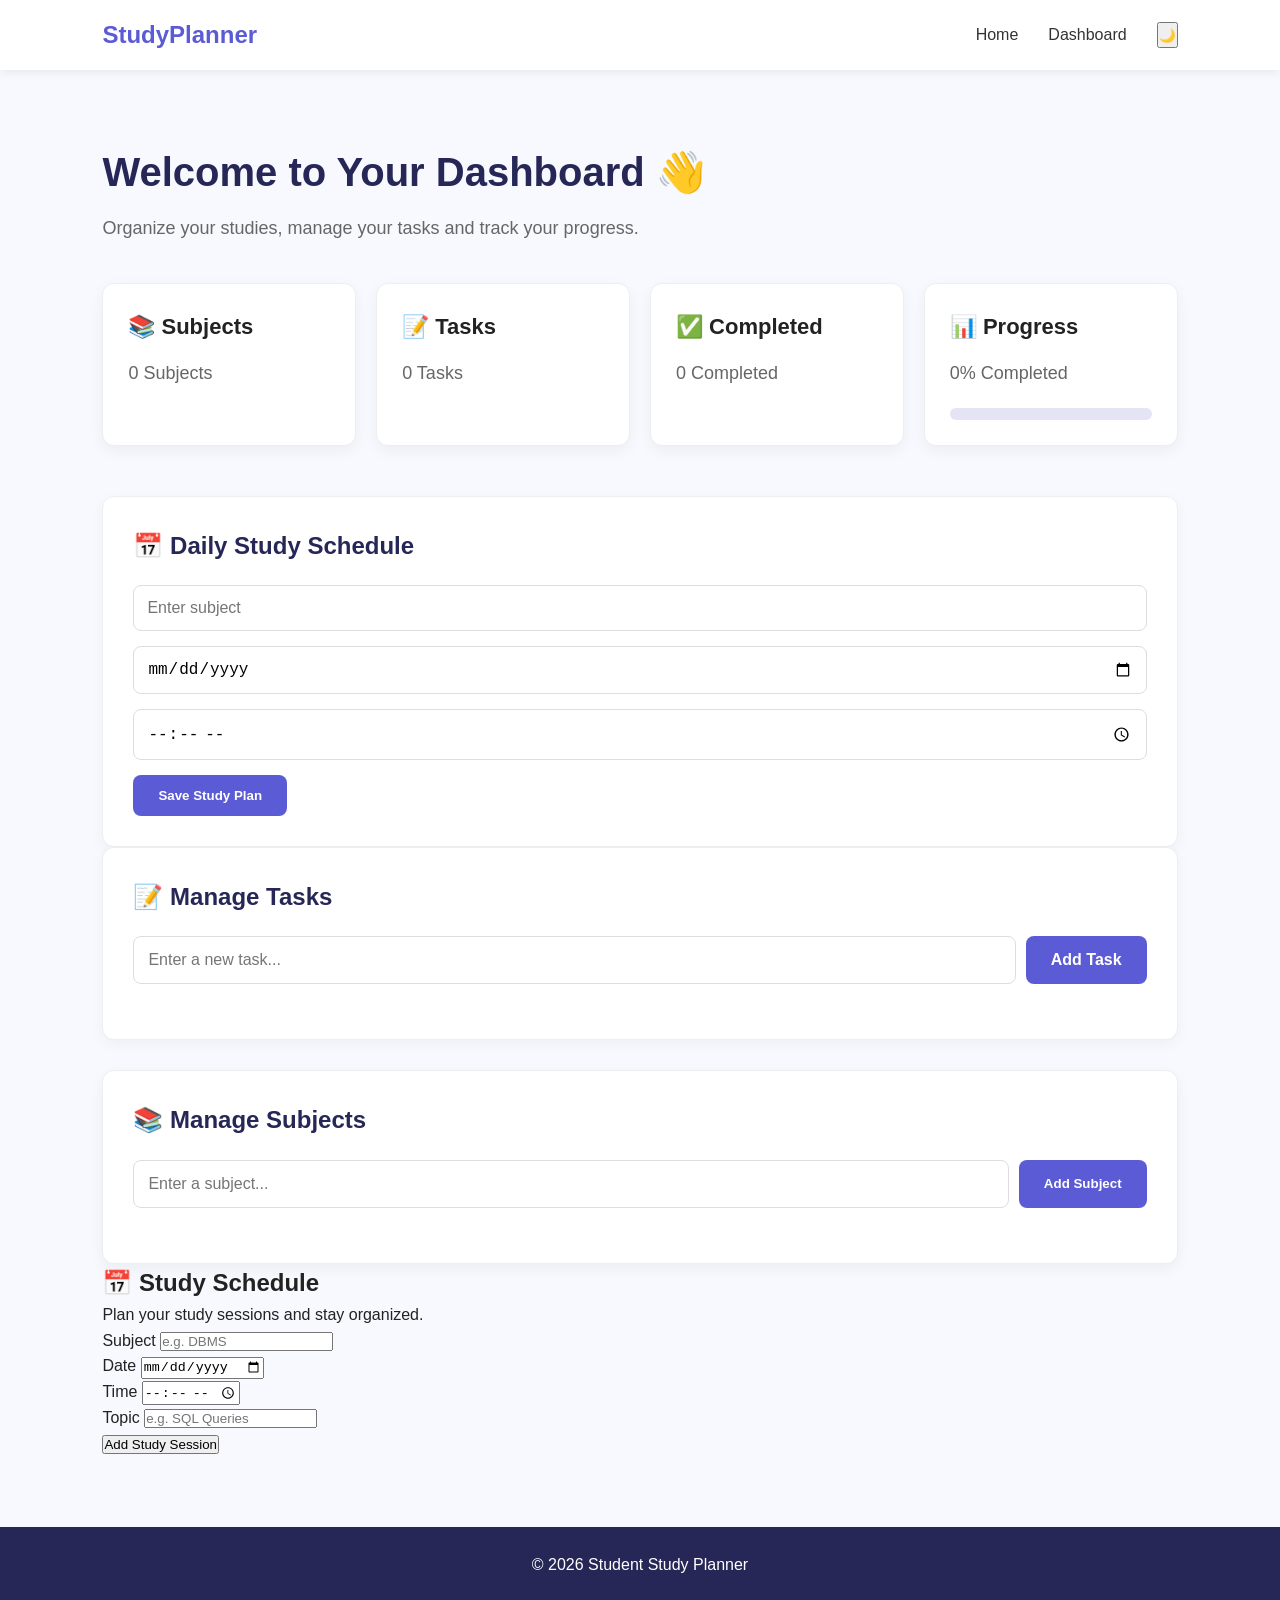
==== commit 2add9bc1: "Add daily study schedule section to dashboard" ====
--- a/dashboard.html
+++ b/dashboard.html
@@ -106,7 +106,40 @@
     </div>
 
 </div>
-
+<section class="study-section">
+
+    <h2>📅 Daily Study Schedule</h2>
+
+    <form id="studyForm">
+
+        <input
+            type="text"
+            id="studySubject"
+            placeholder="Enter subject"
+            required
+        >
+
+        <input
+            type="date"
+            id="studyDate"
+            required
+        >
+
+        <input
+            type="time"
+            id="studyTime"
+            required
+        >
+
+        <button type="submit">
+            Save Study Plan
+        </button>
+
+    </form>
+
+    <div id="savedStudyPlan"></div>
+
+</section>
         <!-- ================================
              TASK SECTION
         ================================= -->
--- a/style.css
+++ b/style.css
@@ -892,3 +892,94 @@
     }
 
 }
+/* =========================
+   SUBJECTS
+========================= */
+
+.subject-section {
+    background: white;
+    padding: 30px;
+    margin-top: 30px;
+    border-radius: 12px;
+    border: 1px solid #eeeeee;
+    box-shadow: 0 5px 15px rgba(0, 0, 0, 0.05);
+}
+
+.subject-section h2 {
+    margin-bottom: 20px;
+    color: #272757;
+}
+
+.subject-input {
+    display: flex;
+    gap: 10px;
+    margin-bottom: 25px;
+}
+
+.subject-input input {
+    flex: 1;
+    padding: 14px;
+    border: 1px solid #ddd;
+    border-radius: 8px;
+    font-size: 16px;
+}
+
+.subject-input button {
+    padding: 14px 25px;
+    background: #5b5bd6;
+    color: white;
+    border: none;
+    border-radius: 8px;
+    cursor: pointer;
+    font-weight: bold;
+}
+
+.subject-input button:hover {
+    background: #4444b8;
+}
+
+#subjectList {
+    list-style: none;
+    padding: 0;
+}
+
+#subjectList li {
+    display: flex;
+    justify-content: space-between;
+    align-items: center;
+    padding: 15px;
+    margin-bottom: 10px;
+    background: #f8f9ff;
+    border-radius: 8px;
+    border: 1px solid #eeeeee;
+}
+
+.subject-name {
+    font-weight: 600;
+    color: #333;
+}
+
+.delete-subject {
+    padding: 8px 14px;
+    background: #e74c3c;
+    color: white;
+    border: none;
+    border-radius: 6px;
+    cursor: pointer;
+}
+
+.delete-subject:hover {
+    background: #c0392b;
+}
+
+@media (max-width: 600px) {
+
+    .subject-input {
+        flex-direction: column;
+    }
+
+    .subject-input button {
+        width: 100%;
+    }
+
+}
